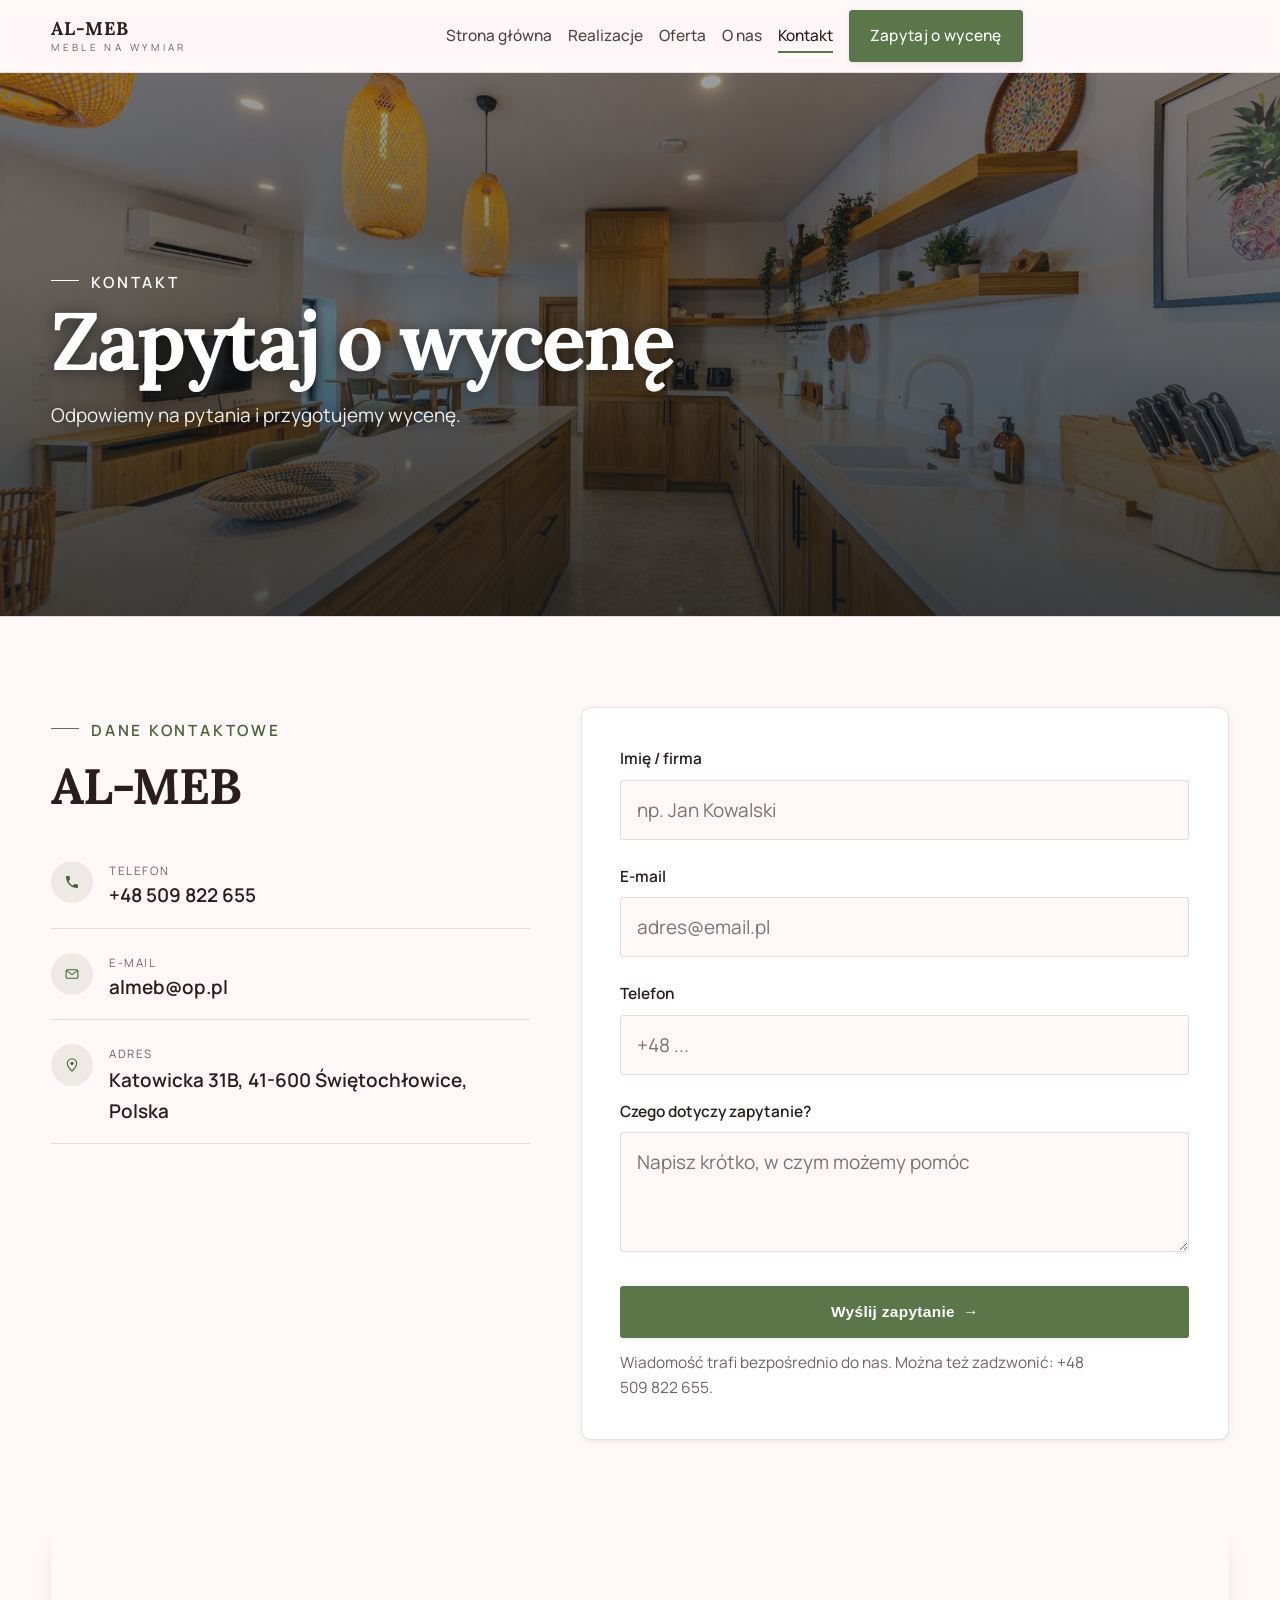
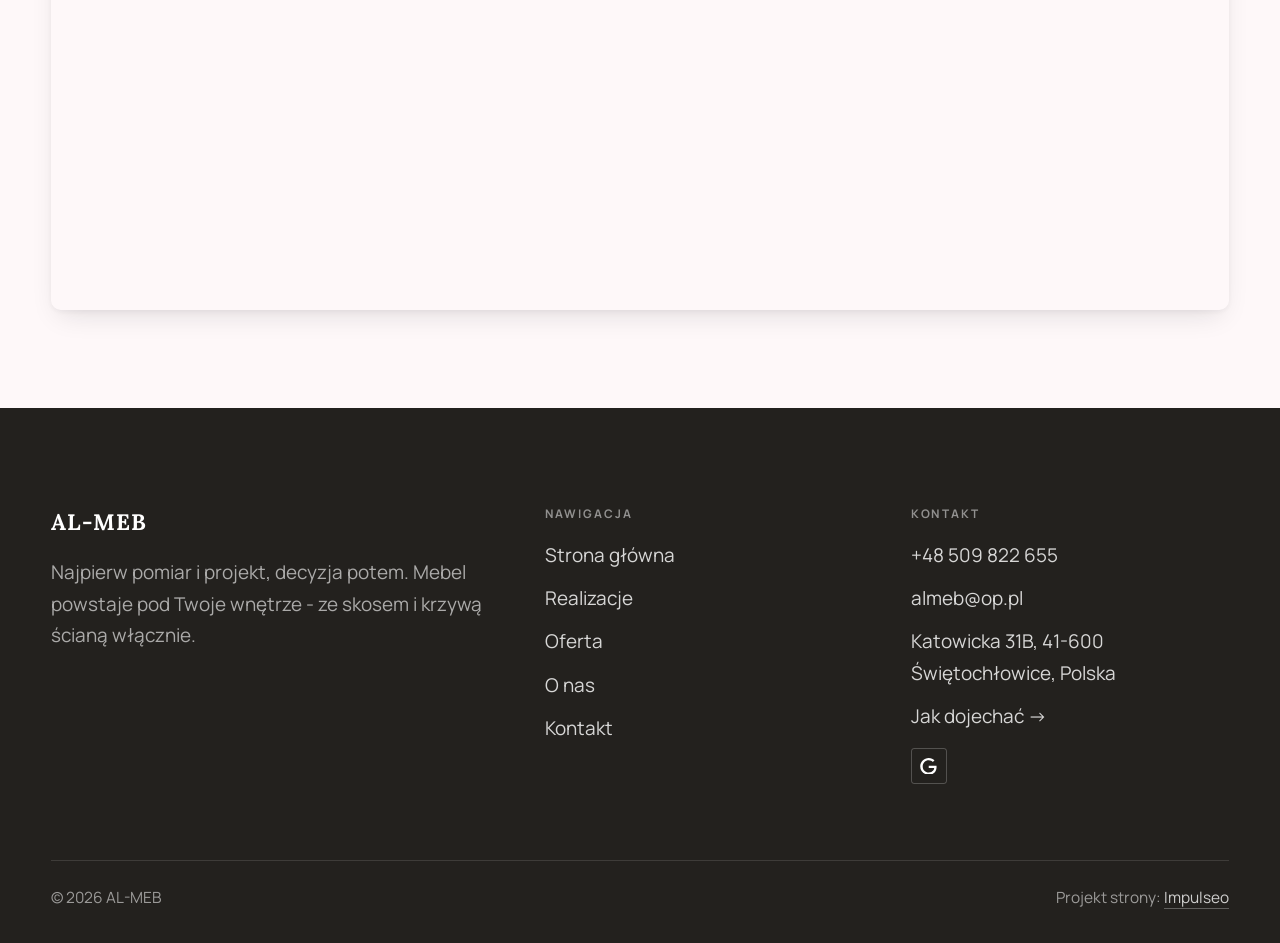
==== kontakt.html @ 1ba50274 "Strona demo: al-meb" ====
<!DOCTYPE html>
<html lang="pl">
<head>
<meta charset="UTF-8">
<meta name="viewport" content="width=device-width, initial-scale=1.0">
<title>Kontakt - AL-MEB</title>
<meta name="description" content="Kontakt AL-MEB - Katowicka 31B, 41-600 Świętochłowice, Polska">
<link rel="canonical" href="https://impulseo-pl.github.io/al-meb/kontakt.html">
<meta name="robots" content="noindex, nofollow">
<meta property="og:type" content="website">
<meta property="og:locale" content="pl_PL">
<meta property="og:site_name" content="AL-MEB">
<meta property="og:title" content="Kontakt - AL-MEB">
<meta property="og:description" content="Kontakt AL-MEB - Katowicka 31B, 41-600 Świętochłowice, Polska">
<meta property="og:url" content="https://impulseo-pl.github.io/al-meb/kontakt.html">
<meta property="og:image" content="https://impulseo-pl.github.io/al-meb/img/og.jpg">
<meta property="og:image:width" content="1200">
<meta property="og:image:height" content="630">
<meta name="twitter:card" content="summary_large_image">
<link rel="preconnect" href="https://fonts.googleapis.com">
<link rel="preconnect" href="https://fonts.gstatic.com" crossorigin>
<link href="https://fonts.googleapis.com/css2?family=Lora:wght@500;600;700&family=Manrope:wght@400;500;600&display=swap" rel="stylesheet">
<link rel="stylesheet" href="assets/styles.css?v=cf8c71d1">
</head>
<body>

<header class="nav">
  <div class="wrap nav-inner">
    <a class="brand" href="index.html"><span class="name">AL-MEB</span><span class="sub">Meble na wymiar</span></a>
    <nav class="nav-links">
      <a href="index.html">Strona główna</a>
      <a href="realizacje.html">Realizacje</a>
      <a href="oferta.html">Oferta</a>
      <a href="o-nas.html">O nas</a>
      <a href="kontakt.html" class="active" aria-current="page">Kontakt</a>
      <a href="kontakt.html" class="btn btn-accent">Zapytaj o wycenę</a>
    </nav>
    <button class="nav-toggle" aria-label="Menu"><span></span><span></span><span></span></button>
  </div>
</header>

<main>
<section class="pagehead">
  <img src="img/g8.jpg" alt="AL-MEB - Zapytaj o wycenę" width="1600" height="1066" decoding="async">
  <div class="wrap">
    <span class="eyebrow">Kontakt</span>
    <h1>Zapytaj o wycenę</h1>
    <p>Odpowiemy na pytania i przygotujemy wycenę.</p>
  </div>
</section>
<section>
  <div class="wrap contact-grid">
    <div class="reveal">
      <span class="eyebrow">Dane kontaktowe</span>
      <h2 style="margin:var(--space-4) 0 var(--space-6)">AL-MEB</h2>
      <div class="info-list">
        <div class="info-row"><div class="ic"><svg class="ico-tel" width="16" height="16" viewBox="0 0 24 24" fill="none" aria-hidden="true"><path d="M6.6 10.8a15.5 15.5 0 0 0 6.6 6.6l2.2-2.2a1 1 0 0 1 1-.24 11.4 11.4 0 0 0 3.6.58 1 1 0 0 1 1 1V20a1 1 0 0 1-1 1A17 17 0 0 1 3 4a1 1 0 0 1 1-1h3.5a1 1 0 0 1 1 1c0 1.25.2 2.46.58 3.6a1 1 0 0 1-.25 1l-2.23 2.2Z" fill="currentColor"/></svg></div><div><div class="lbl">Telefon</div><a class="val" href="tel:+48509822655">+48 509 822 655</a></div></div>
        <div class="info-row"><div class="ic"><svg class="ico-mail" width="16" height="16" viewBox="0 0 24 24" fill="none" aria-hidden="true"><rect x="3.2" y="5.5" width="17.6" height="13" rx="1.6" stroke="currentColor" stroke-width="1.6"/><path d="M4 7l8 6 8-6" stroke="currentColor" stroke-width="1.6" stroke-linecap="round" stroke-linejoin="round"/></svg></div><div><div class="lbl">E-mail</div><a class="val" href="mailto:almeb@op.pl">almeb@op.pl</a></div></div>
        <div class="info-row"><div class="ic"><svg class="ico-pin" width="16" height="16" viewBox="0 0 24 24" fill="none" aria-hidden="true"><path d="M12 21s7-6.1 7-11.5A7 7 0 0 0 5 9.5C5 14.9 12 21 12 21Z" stroke="currentColor" stroke-width="1.6" fill="none"/><circle cx="12" cy="9.5" r="2.4" fill="currentColor"/></svg></div><div><div class="lbl">Adres</div><div class="val">Katowicka 31B, 41-600 Świętochłowice, Polska</div></div></div>
      </div>
    </div>
    <div class="reveal">
      <form class="form" action="https://formsubmit.co/almeb@op.pl" method="POST">
        <input type="hidden" name="_subject" value="Zapytanie ze strony AL-MEB">
        <input type="hidden" name="_captcha" value="false">
        <input type="hidden" name="_template" value="table">
        <div class="fld"><label for="name">Imię / firma</label><input id="name" name="name" type="text" placeholder="np. Jan Kowalski" required></div>
        <div class="fld"><label for="email">E-mail</label><input id="email" name="email" type="email" placeholder="adres@email.pl" required></div>
        <div class="fld"><label for="phone">Telefon</label><input id="phone" name="phone" type="tel" placeholder="+48 ..."></div>
        <div class="fld"><label for="msg">Czego dotyczy zapytanie?</label><textarea id="msg" name="message" placeholder="Napisz krótko, w czym możemy pomóc" required></textarea></div>
        <button type="submit" class="btn btn-accent" style="width:100%;justify-content:center">Wyślij zapytanie <span class="arr">→</span></button>
        <p class="note">Wiadomość trafi bezpośrednio do nas. Można też zadzwonić: +48 509 822 655.</p>
      </form>
    </div>
  </div>
</section>
<section style="padding-top:0">
  <div class="wrap reveal">
    <iframe class="map" title="AL-MEB - Świętochłowice" src="https://maps.google.com/maps?q=50.2866875%2C18.9249042&z=15&output=embed" loading="lazy" referrerpolicy="no-referrer-when-downgrade"></iframe>
  </div>
</section>
</main>

<footer>
  <div class="wrap">
    <div class="foot-grid">
      <div class="foot-brand">
        <div class="name">AL-MEB</div>
        <p>Najpierw pomiar i projekt, decyzja potem. Mebel powstaje pod Twoje wnętrze - ze skosem i krzywą ścianą włącznie.</p>
      </div>
      <div class="foot-col">
        <h4>Nawigacja</h4>
        <a href="index.html">Strona główna</a>
        <a href="realizacje.html">Realizacje</a>
        <a href="oferta.html">Oferta</a>
        <a href="o-nas.html">O nas</a>
        <a href="kontakt.html">Kontakt</a>
      </div>
      <div class="foot-col">
        <h4>Kontakt</h4>
        <a href="tel:+48509822655">+48 509 822 655</a>
        <a href="mailto:almeb@op.pl">almeb@op.pl</a>
        <p>Katowicka 31B, 41-600 Świętochłowice, Polska</p>
        <a href="https://maps.google.com/?cid=12328491832283403657&g_mp=CiVnb29nbGUubWFwcy5wbGFjZXMudjEuUGxhY2VzLkdldFBsYWNlEAIYBCAA" target="_blank" rel="noopener">Jak dojechać →</a>
      <div class="foot-soc">
        <a class="soc" href="https://maps.google.com/?cid=12328491832283403657&g_mp=CiVnb29nbGUubWFwcy5wbGFjZXMudjEuUGxhY2VzLkdldFBsYWNlEAIYBCAA" target="_blank" rel="noopener" aria-label="Google - AL-MEB"><svg viewBox="0 0 24 24" aria-hidden="true" focusable="false"><path d="M12.48 10.92v3.28h7.84c-.24 1.84-.853 3.187-1.787 4.133-1.147 1.147-2.933 2.4-6.053 2.4-4.827 0-8.6-3.893-8.6-8.72s3.773-8.72 8.6-8.72c2.6 0 4.507 1.027 5.907 2.347l2.307-2.307C18.747 1.44 16.133 0 12.48 0 5.867 0 .307 5.387.307 12s5.56 12 12.173 12c3.573 0 6.267-1.173 8.373-3.36 2.16-2.16 2.84-5.213 2.84-7.667 0-.76-.053-1.467-.173-2.053H12.48z" fill="currentColor"/></svg></a>
      </div>
      </div>
    </div>
    <div class="foot-bot">
      <span>© 2026 AL-MEB</span>
      <span>Projekt strony: <a class="foot-credit" href="https://impulseo.pl" target="_blank" rel="noopener">Impulseo</a></span>
    </div>
  </div>
</footer>
<div class="sticky-reserve"><a class="sr-book" href="kontakt.html">Zapytaj o wycenę</a><a class="sr-call" href="tel:+48509822655" aria-label="Zadzwoń"><svg class="ico-tel" width="16" height="16" viewBox="0 0 24 24" fill="none" aria-hidden="true"><path d="M6.6 10.8a15.5 15.5 0 0 0 6.6 6.6l2.2-2.2a1 1 0 0 1 1-.24 11.4 11.4 0 0 0 3.6.58 1 1 0 0 1 1 1V20a1 1 0 0 1-1 1A17 17 0 0 1 3 4a1 1 0 0 1 1-1h3.5a1 1 0 0 1 1 1c0 1.25.2 2.46.58 3.6a1 1 0 0 1-.25 1l-2.23 2.2Z" fill="currentColor"/></svg></a></div>
<div class="demo-wazne" data-do="2026-10-27" data-cykl="3" hidden><svg class="dw-ico" width="13" height="13" viewBox="0 0 24 24" fill="none" aria-hidden="true"><circle cx="12" cy="12" r="8.6" stroke="currentColor" stroke-width="1.8"/><path d="M12 7.2V12l3.3 2" stroke="currentColor" stroke-width="1.8" stroke-linecap="round"/></svg><span class="dw-txt"></span></div>

<script src="assets/main.js"></script>
</body>
</html>
---- assets/styles.css ----
/* ============================================================
   STOLBASZ — premium, architektoniczny B2B fit-out
   Jasna paleta, zero brązu. System wg premium-web-craft.
   Projekt strony: Impulseo (impulseo.pl)
   ============================================================ */

:root{
  /* PALETA — jasna, architektoniczna, chłodna */
  --paper:#F3F1EC;          /* główne tło */
  --paper-2:#E6E3DB;        /* sekcje alternatywne (chłodny jasny szary) */
  --paper-3:#E6E3DB;        /* delikatne wypełnienia */
  --ink:#23211E;            /* tekst główny — chłodny grafit */
  --ink-soft:#43403A;       /* nagłówki drugorzędne */
  --muted:#87837A;          /* tekst poboczny */
  --line:rgba(35,33,30,.12);/* hairline */
  --accent:#8A6B3C;         /* stonowany petrol-slate — jedyny akcent */
  --accent-d:#6E5430;
  --accent-soft:rgba(138,107,60,.10);
  --dark:#23211E;           /* sekcje ciemne (stopka/CTA) */

  /* HOVER ZDJĘĆ — JEDEN standard dla całego silnika (decyzja K. 04.08.2026, artefakt z wariantami).
     AKTUALNE (K.+Szymon 09.08.2026, wybór z artefaktu 6 wariantów): zoom 1.05 przy 1.4s -
     przy tak długim czasie mocniejszy kadr NIE skacze, tylko „oddycha". Poprzedni standard
     (1.02 / .55s z 04.08) odbierany jako dynamiczny i szybki.
     Spoczynek lekko przygaszony, ale TYLKO tam, gdzie jest mysz (@media hover:hover) —
     na telefonie zdjęcia zostają w pełnej jasności. */
  --img-zoom:1.05;                   /* K.+Szymon 09.08: wariant F z artefaktu porównawczego */
  --img-rest:brightness(.95) saturate(.99);
  --img-hot:brightness(1.06) saturate(1.05);
  --img-dur:1.4s;                    /* K.+Szymon 09.08 (wariant F): powoli = elegancko */
  --img-ease:cubic-bezier(.16,.84,.44,1);  /* miękki ogon, efekt „oddychania" */

  /* ODSTĘPY — skala 4/8 */
  --space-1:4px; --space-2:8px; --space-3:12px; --space-4:16px; --space-5:24px;
  --space-6:32px; --space-7:48px; --space-8:64px; --space-9:96px; --space-10:128px;

  /* TYPOGRAFIA — fluid clamp() (skala podbita 16.07.2026: większe, czytelniejsze litery — uwaga Adama) */
  --text-sm:clamp(.9rem,.87rem + .12vw,1rem);
  --text-base:clamp(1.08rem,1.04rem + .18vw,1.2rem);
  --text-lg:clamp(1.24rem,1.15rem + .34vw,1.44rem);
  --text-h3:clamp(1.34rem,1.22rem + .55vw,1.66rem);
  --text-h2:clamp(2.1rem,1.66rem + 2.1vw,3.1rem);
  --text-h1:clamp(2.9rem,2.1rem + 4vw,5.1rem);

  /* PROMIENIE — architektoniczne, raczej ostre */
  --r-sm:3px; --r-md:6px; --r-lg:10px;

  /* RUCH */
  --ease:cubic-bezier(.25,.46,.45,.94); --dur:.24s;

  /* CIENIE — miękkie, warstwowe */
  --sh-sm:0 1px 2px rgba(16,24,32,.04), 0 2px 8px rgba(16,24,32,.05);
  --sh-md:0 2px 6px rgba(16,24,32,.05), 0 12px 28px -8px rgba(16,24,32,.12);
  --sh-lg:0 6px 14px rgba(16,24,32,.07), 0 26px 56px -18px rgba(16,24,32,.22);

  --hairline:1px solid var(--line);

  --font-display:'Lora',serif;
  --font-body:'Manrope',sans-serif;
}

*{box-sizing:border-box;margin:0;padding:0}
html{scroll-behavior:smooth}
body{
  font-family:var(--font-body);
  font-size:var(--text-base);
  line-height:1.65;
  color:var(--ink);
  background:var(--paper);
  -webkit-font-smoothing:antialiased;
  text-rendering:optimizeLegibility;
}
img{max-width:100%;height:auto;display:block}  /* height:auto = width/height z atrybutów trzyma proporcje (TOP#12) */
a{color:inherit;text-decoration:none}

.wrap{width:min(92%,1180px);margin-inline:auto}
section{padding-block:clamp(52px,6.5vw,96px)}

h1,h2,h3{font-family:var(--font-display);font-weight:700;line-height:1.08;letter-spacing:-.02em;color:var(--ink)}
h1{font-size:var(--text-h1);letter-spacing:-.035em}
h2{font-size:var(--text-h2);letter-spacing:-.025em}
h3{font-size:var(--text-h3)}
/* MIARA — długość wiersza. WCAG 2.2 SC 1.4.8: max 80 znaków; Butterick: 45–90.
   68ch daje realnie 72–78 znaków polskiego tekstu, czyli z zapasem pod granicą.
   Wcześniej limit miał TYLKO <p> — <li>, <blockquote> i <dd> nie miały żadnego,
   i to jedyny powód, dla którego 23 bloki na dwóch oddanych stronach jadą po
   83–106 znaków w wierszu (pomiar 07.08.2026, bramka `miara`).
   ⚠️ Listy i definicje ograniczamy TYLKO bez klasy: `ul`/`ol` z klasą to u nas
   układ (siatki kafli, menu), a nie tekst ciągły — tam miarę wyznacza układ. */
/* 60ch, nie 68ch (K. 10.08): po zmianie fontów na węższe kroje (DM Sans i spółka)
   w 68ch mieściło się ~90 znaków - bramka pikselowa słusznie zgłaszała przekroczenie
   granicy 80. Pomiar na żywej przeglądarce: 60ch = 90 znaków, 53ch = ~78 znaków, czyli normę WCAG 1.4.8. */
:root{ --miara:53ch }
p{max-width:min(100%,var(--miara))}
blockquote,
ul:not([class])>li, ol:not([class])>li,
dl:not([class])>dd{max-width:min(100%,var(--miara))}

/* ⚠️ Świadomie BEZ wyjątku `.tile p,.card p,.svc p{max-width:none}`, choć nasuwa się sam:
   te akapity BYŁY już ograniczone (stare `p{max-width:65ch}`), więc „wyjątek" nie odblokowałby
   niczego nowego — tylko ROZLUŹNIŁ stan sprzed zmiany na wszystkich demach naraz.
   `figcaption` żadna z reguł wyżej nie dotyczy, więc też nie potrzebuje zwolnienia. */

/* ŁAMANIE. `balance` wyrównuje długości wierszy w nagłówku, `pretty` pilnuje ostatniego
   wiersza akapitu, żeby nie został w nim jeden wyraz. Obsługiwane od Chrome 117 /
   Safari 17.5; starsze przeglądarki po prostu ignorują tę własność.
   `text-wrap:pretty` nie występowało dotąd ANI RAZ w silniku ani w repo klientów. */
h1,h2,h3,.lead,.lede{text-wrap:balance}
p,li,blockquote,dd{text-wrap:pretty}

.eyebrow{
  font-family:var(--font-body);
  font-size:var(--text-sm);
  font-weight:600;
  letter-spacing:.18em;
  text-transform:uppercase;
  color:var(--accent);
  display:inline-flex;align-items:center;gap:var(--space-3);
}
/* flex:none + margin-top = kreska trzyma się PIERWSZEJ linii. Wcześniej align-items:center
   centrowało ją względem całego bloku i przy zawinięciu (długi kicker typu
   „…WNĘTRZ · LESZNO · OD 2019") druga linia lądowała z brzydkim wcięciem. */
.eyebrow{align-items:flex-start}
.eyebrow>*,.eyebrow{text-wrap:balance}   /* dlugi kicker lamal sie na sierote typu samo „2019" w drugiej linii */
.eyebrow::before{content:"";width:28px;height:1px;background:var(--accent);display:inline-block;flex:none;margin-top:.62em}

.muted{color:var(--muted)}
.lead{font-size:var(--text-lg);line-height:1.55;color:var(--ink-soft);max-width:50ch}

/* ---------- BUTTONS ---------- */
.btn{
  display:inline-flex;align-items:center;gap:var(--space-2);
  font-weight:600;font-size:var(--text-sm);letter-spacing:.02em;
  padding:var(--space-4) var(--space-6);
  border-radius:var(--r-sm);
  transition:transform var(--dur) var(--ease),box-shadow var(--dur) var(--ease),background var(--dur) var(--ease);
  cursor:pointer;border:1px solid transparent;
}
.btn-accent{background:var(--accent);color:#fff;box-shadow:var(--sh-sm)}
.btn-accent:hover{background:var(--accent-d);transform:translateY(-2px);box-shadow:var(--sh-md)}
.btn-accent:active{transform:translateY(0);box-shadow:var(--sh-sm)}
.btn-ghost{background:transparent;color:var(--ink);border-color:var(--line)}
.btn-ghost:hover{border-color:var(--accent);color:var(--accent);transform:translateY(-2px)}
.btn-light{background:#fff;color:var(--ink);box-shadow:var(--sh-sm)}
.btn-light:hover{transform:translateY(-2px);box-shadow:var(--sh-md)}
.btn .arr{transition:transform var(--dur) var(--ease)}
.btn:hover .arr{transform:translateX(4px)}

/* ---------- NAV ---------- */
.nav{
  position:sticky;top:0;z-index:50;
  background:color-mix(in srgb,var(--paper) 88%,transparent);
  backdrop-filter:saturate(140%) blur(10px);
  border-bottom:var(--hairline);
}
.nav-inner{display:flex;align-items:center;justify-content:space-between;gap:var(--space-5);height:72px}
/* ANTY-NACHODZENIE (K. 05.08.2026): długa nazwa firmy + przycisk z pełnym numerem nie mieściły się w pasku
   i flex ściskał linki PONIŻEJ ich treści - "Kontakt" wchodził na ramkę "Zadzwoń +48 ...". Teraz ustępuje
   nazwa marki (skrót wielokropkiem), a menu i przycisk nigdy się nie kurczą ani nie zachodzą na siebie. */
.brand{display:flex;flex-direction:column;line-height:1;min-width:0;flex:0 1 auto}
.brand .name{font-family:var(--font-display);font-weight:800;font-size:1.35rem;letter-spacing:.04em;white-space:nowrap;overflow:hidden;text-overflow:ellipsis}
.brand .sub{font-size:.62rem;letter-spacing:.34em;text-transform:uppercase;color:var(--muted);margin-top:5px;white-space:nowrap;overflow:hidden;text-overflow:ellipsis}
.nav-links{display:flex;align-items:center;gap:var(--space-6);flex:0 0 auto}
.nav-links a{font-size:var(--text-sm);font-weight:500;color:var(--ink-soft);position:relative;padding-block:4px;white-space:nowrap;transition:color var(--dur) var(--ease)}
.nav-links a::after{content:"";position:absolute;left:0;bottom:0;width:0;height:1.5px;background:var(--accent);transition:width var(--dur) var(--ease)}
.nav-links a:hover,.nav-links a.active{color:var(--ink)}
.nav-links a:hover::after,.nav-links a.active::after{width:100%}
.nav-links .btn{padding:var(--space-2) var(--space-5)}
/* przyciski w nav: właściwy kolor (przebij .nav-links a) + bez podkreślenia */
.nav-links a.btn-accent{color:#fff}
.nav-links a.btn-ghost,.nav-links a.btn-light{color:var(--ink)}
/* CTA w pasku: NIE podkreślenie spod linków menu, ale ten sam przelatujący błysk,
   co na wszystkich innych przyciskach (zgłoszenie K. 13.08.2026 - „na hero jest efekt
   światła przechodzącego przez przycisk, na navbarze go nie ma, a mają być identyczne").
   Reguła `.nav-links a::after` jest silniejsza od `.btn::after`, więc trzeba jej
   geometrię wyzerować i wpisać połysk z nazwy - samo `display:none` gasiło efekt. */
.nav-links a.btn::after{
  display:block;content:"";position:absolute;inset:0;z-index:-1;pointer-events:none;
  width:auto;height:auto;border-radius:inherit;   /* kasuje geometrię podkreślenia (width:0;height:1.5px) */
  background:linear-gradient(100deg,transparent 32%,rgba(255,255,255,.20) 50%,transparent 68%);
  translate:-120% 0}
@media (prefers-reduced-motion:no-preference){
  .nav-links a.btn:hover::after{translate:120% 0;transition:translate .75s var(--mt-ease,cubic-bezier(.16,.84,.44,1))}
}
.nav-toggle{display:none;background:none;border:none;cursor:pointer;flex-direction:column;gap:5px;padding:8px}
.nav-toggle span{width:24px;height:2px;background:var(--ink);transition:var(--dur)}
/* Ciasny zakres MIĘDZY menu mobilnym a pełnym pulpitem: zbijamy odstępy i nazwę marki,
   żeby wszystko zmieściło się naturalnie, zanim w ogóle dojdzie do skracania wielokropkiem. */
@media(max-width:1280px) and (min-width:921px){
  .nav-links{gap:var(--space-4)}
  .nav-links .btn{padding:var(--space-2) var(--space-4)}
  .brand .name{font-size:1.15rem}
}

/* ---------- HERO (split) ---------- */
.hero{position:relative;overflow:hidden;border-bottom:var(--hairline)}
.hero-grid{display:grid;grid-template-columns:1.05fr .95fr;gap:clamp(24px,4vw,60px);align-items:center;
  padding-block:clamp(36px,4.5vw,64px)}
.hero-copy .eyebrow{margin-bottom:var(--space-5)}
.hero-copy h1{margin-bottom:var(--space-5)}
.hero-copy .lead{margin-bottom:var(--space-7)}
.hero-actions{display:flex;flex-wrap:wrap;gap:var(--space-4)}
.hero-art{position:relative;aspect-ratio:4/3;border-radius:var(--r-lg);overflow:hidden;box-shadow:var(--sh-lg)}
.hero-art img{width:100%;height:100%;object-fit:cover}
.hero-art::after{content:"";position:absolute;inset:0;background:linear-gradient(180deg,transparent 55%,rgba(18,24,28,.28))}
.hero-badge{position:absolute;left:var(--space-5);bottom:var(--space-5);z-index:2;
  background:rgba(252,252,251,.94);backdrop-filter:blur(4px);
  border-radius:var(--r-md);padding:var(--space-4) var(--space-5);box-shadow:var(--sh-md);max-width:78%}
.hero-badge strong{display:block;font-family:var(--font-display);font-size:1rem;letter-spacing:-.01em}
.hero-badge span{font-size:var(--text-sm);color:var(--muted)}

/* ---------- HERO duży / kinowy (strona główna) ---------- */
.hero-cine{position:relative;min-height:clamp(560px,82vh,840px);min-height:clamp(560px,82svh,840px);display:flex;align-items:center;overflow:hidden;border-bottom:var(--hairline)}
.hero-cine>img{position:absolute;inset:0;width:100%;height:100%;object-fit:cover;z-index:0}
.hero-cine::after{content:"";position:absolute;inset:0;z-index:1;
  background:linear-gradient(95deg,rgba(13,18,23,.86) 0%,rgba(13,18,23,.64) 32%,rgba(13,18,23,.24) 62%,rgba(13,18,23,.04) 100%)}
.hero-cine .wrap{position:relative;z-index:2;padding-block:var(--space-8)}
.hero-cine .hero-copy{max-width:660px}
.hero-cine .eyebrow{color:#fff;margin-bottom:var(--space-5)}
.hero-cine .eyebrow::before{background:#fff}
.hero-cine h1{color:#fff;margin-bottom:var(--space-5);font-size:clamp(2.9rem,2rem + 4.4vw,5.2rem);text-wrap:balance}
.hero-cine .lead{color:rgba(255,255,255,.92);max-width:48ch;margin-bottom:var(--space-7)}
.hero-cine .hero-actions{display:flex;flex-wrap:wrap;gap:var(--space-4)}
/* NISKIE OKNO (laptop z dokiem i paskami przeglądarki ma ~700-780 px wysokości widoku):
   H1 do 5.2rem + długi lead nie mieściły się i przyciski wypadały POD krawędź ekranu -
   klient widział stronę bez ani jednego CTA. Skalujemy w dół, zamiast przycinać treść. */
@media(min-width:821px) and (max-height:820px){
  .hero-cine{min-height:clamp(520px,94svh,780px)}
  .hero-cine .wrap{padding-block:var(--space-6)}
  .hero-cine h1{font-size:clamp(2.2rem,1.5rem + 2.6vw,3.6rem);margin-bottom:var(--space-4)}
  .hero-cine .eyebrow{margin-bottom:var(--space-4)}
  .hero-cine .lead{margin-bottom:var(--space-5);max-width:44ch}
}
@media(max-width:680px){
  .hero-cine{min-height:clamp(520px,76vh,640px);min-height:clamp(520px,76svh,640px);align-items:flex-end}
  .hero-cine::after{background:linear-gradient(0deg,rgba(13,18,23,.9) 6%,rgba(13,18,23,.45) 55%,rgba(13,18,23,.25) 100%)}
  .hero-cine .wrap{padding-bottom:var(--space-9)}
  /* TELEFON (~90% oglądających): lead potrafił zająć 8 linii i zepchnąć CTA poza pierwszy ekran.
     Zwężamy interlinię i skalę - treści nie ucinamy, bo to ona sprzedaje. */
  .hero-cine .lead{font-size:.98rem;line-height:1.5;margin-bottom:var(--space-5)}
  .hero-cine .eyebrow{font-size:.72rem;letter-spacing:.13em;margin-bottom:var(--space-4)}
  .hero-cine .eyebrow::before{width:20px}
  .hero-cine h1{margin-bottom:var(--space-4)}
}

/* full-bleed hero variant (podstrony) */
.pagehead{position:relative;min-height:46vh;min-height:46svh;display:flex;align-items:flex-end;overflow:hidden;border-bottom:var(--hairline)}
.pagehead img{position:absolute;inset:0;width:100%;height:100%;object-fit:cover}
/* 10.08.2026 (decyzja K.): mocniejsze przyciemnienie + cień pod tekstem. Bramka mierzyła na
   nagłówkach podstron 3,38-3,43:1 przy wymaganych 4,5 — jasne zdjęcie (hala, śnieg, niebo)
   podchodziło pod biały tekst. Zdjęcia klientów są różne, więc kontrast musi dawać WARSTWA,
   a nie szczęśliwy dobór kadru. */
.pagehead::after{content:"";position:absolute;inset:0;background:linear-gradient(180deg,rgba(18,24,28,.40),rgba(18,24,28,.76))}
.pagehead .wrap{position:relative;z-index:2;padding-block:var(--space-9);color:#fff}
.pagehead h1{color:#fff;max-width:18ch;text-shadow:0 2px 16px rgba(0,0,0,.55)}
.pagehead .eyebrow{color:#fff}
.pagehead .eyebrow::before{background:#fff}
.pagehead p{color:rgba(255,255,255,.92);margin-top:var(--space-4);max-width:54ch;text-shadow:0 1px 12px rgba(0,0,0,.5)}

/* ---------- STRIP (pasek skrótów / liczby) ---------- */
.strip{background:var(--dark);color:#fff}
/* PASEK HASEŁ — standard 04.08.2026 (decyzja K.): 5 haseł w JEDNYM rzędzie, tekst WYŚRODKOWANY,
   węższe marginesy boczne niż reszta strony (pasek ma iść szerzej), równe wysokości kolumn. */
.strip .wrap{width:min(96%,1440px);display:grid;grid-template-columns:repeat(5,1fr);
  gap:var(--space-5);padding-block:var(--space-7);align-items:stretch}
.strip .item .k{font-family:var(--font-display);font-size:clamp(1.05rem,.82rem + .85vw,1.55rem);
  font-weight:800;letter-spacing:-.02em;color:#fff;line-height:1.18;text-wrap:balance}
.strip .item .v{font-size:var(--text-sm);color:rgba(255,255,255,.66);margin-top:var(--space-2);line-height:1.4}
.strip .item{border-left:2px solid var(--accent);padding-inline:var(--space-4);
  text-align:center;display:flex;flex-direction:column;justify-content:center}
/* liczba kolumn = liczba haseł, żeby ostatnie nie zostawało samo w drugim rzędzie.
   Klasę n-N nadaje multipage.py; domyślnie (bez klasy) pasek jest 5-kolumnowy. */
.strip.n-2 .wrap{grid-template-columns:repeat(2,1fr)}
.strip.n-3 .wrap{grid-template-columns:repeat(3,1fr)}
.strip.n-4 .wrap{grid-template-columns:repeat(4,1fr);gap:var(--space-6)}
.strip.n-4 .item .k{font-size:clamp(1.3rem,1rem + 1.1vw,2rem)}
.strip.n-6 .wrap{grid-template-columns:repeat(6,1fr);gap:var(--space-4)}
.strip.n-6 .item .k{font-size:clamp(.98rem,.8rem + .7vw,1.35rem)}
/* równe łamanie: zamiast "długa linia + jedno słowo" obie linie zbliżonej długości */
.strip .item .k{text-wrap:balance}

/* ---------- SECTION HEAD ---------- */
.head{max-width:48rem;margin-bottom:var(--space-8)}
.head.center{margin-inline:auto;text-align:center}
.head .eyebrow{margin-bottom:var(--space-4)}
.head h2{margin-bottom:var(--space-4)}
.head p{color:var(--muted);font-size:var(--text-lg);line-height:1.55}
.head.center p{margin-inline:auto}

/* ---------- INTRO SPLIT ---------- */
.split{display:grid;grid-template-columns:.92fr 1.08fr;gap:clamp(28px,5vw,80px);align-items:center}
.split.rev{grid-template-columns:1.08fr .92fr}
.split.rev .split-art{order:-1}
.split-art{position:relative;aspect-ratio:5/4;border-radius:var(--r-lg);overflow:hidden;box-shadow:var(--sh-lg)}
.split-art img{width:100%;height:100%;object-fit:cover}
.split-copy h2{margin-bottom:var(--space-5)}
.split-copy p+p{margin-top:var(--space-4)}
.split-copy .btn{margin-top:var(--space-6)}

/* ---------- SERVICES (zakres) ---------- */
.svc-grid{display:grid;grid-template-columns:repeat(auto-fit,minmax(280px,1fr));gap:var(--space-5)}
.svc{background:#fff;border:var(--hairline);border-radius:var(--r-md);padding:var(--space-7) var(--space-6);
  transition:transform var(--dur) var(--ease),box-shadow var(--dur) var(--ease),border-color var(--dur) var(--ease);
  position:relative;overflow:hidden}
.svc::before{content:"";position:absolute;left:0;top:0;width:3px;height:0;background:var(--accent);transition:height var(--dur) var(--ease)}
.svc:hover{transform:translateY(-4px);box-shadow:var(--sh-md);border-color:transparent}
.svc:hover::before{height:100%}
.svc .ic{font-family:var(--font-display);font-size:.8rem;font-weight:700;letter-spacing:.12em;color:var(--accent);margin-bottom:var(--space-4)}
.svc h3{margin-bottom:var(--space-3);font-size:1.22rem}
.svc p{color:var(--muted);font-size:var(--text-base);line-height:1.6}

/* big detailed service rows */
.svc-row{display:grid;grid-template-columns:.8fr 1.2fr;gap:clamp(20px,4vw,60px);align-items:center;padding-block:var(--space-8)}
.svc-row+.svc-row{border-top:var(--hairline)}
.svc-row.rev{grid-template-columns:1.2fr .8fr}
/* Naprzemienny układ wierszy oferty: co drugi wiersz ma zdjęcie po PRAWEJ.
   Było `order:-1` — martwy kod, bo zdjęcie i tak jest pierwszym dzieckiem w HTML,
   więc wszystkie wiersze wyglądały identycznie (zdjęcie zawsze z lewej), a `rev`
   zmieniało tylko szerokość kolumn. Znalezione 29.07.2026 przy różnicowaniu kierunków
   animacji (pomiar pozycji: art.mid 390/502 przy row.mid 756 — zawsze lewa strona). */
.svc-row.rev .svc-row-art{order:2}
.svc-row-art{aspect-ratio:4/3;border-radius:var(--r-md);overflow:hidden;box-shadow:var(--sh-md)}
.svc-row-art img{width:100%;height:100%;object-fit:cover}
.svc-row h3{font-size:1.5rem;margin-bottom:var(--space-4)}
.svc-row .num{font-family:var(--font-display);font-size:.85rem;font-weight:700;letter-spacing:.14em;color:var(--accent);display:block;margin-bottom:var(--space-3)}
.svc-row ul{list-style:none;margin-top:var(--space-4);display:flex;flex-direction:column;gap:var(--space-2)}
.svc-row li{position:relative;padding-left:var(--space-5);color:var(--muted);font-size:var(--text-base)}
.svc-row li::before{content:"";position:absolute;left:0;top:.62em;width:8px;height:1px;background:var(--accent)}

/* ---------- GALLERY (realizacje) ---------- */
.gallery{display:grid;grid-template-columns:repeat(12,1fr);gap:var(--space-4);grid-auto-rows:200px}
/* GALERIA MASONRY — pionowe zdjęcia (portrety beauty/wellness) bez przycinania: kolumny, height auto */
.gallery-masonry{column-count:3;column-gap:var(--space-4)}
@media(max-width:900px){.gallery-masonry{column-count:2}}
@media(max-width:560px){.gallery-masonry{column-count:1}}
.gallery-masonry .m-tile{break-inside:avoid;margin:0 0 var(--space-4);padding:0;position:relative;overflow:hidden;border-radius:var(--r-md);border:1px solid var(--line)}
.gallery-masonry .m-tile img{width:100%;height:auto;display:block}
.gallery-masonry .m-tile .cap{position:absolute;left:0;right:0;bottom:0;padding:var(--space-4);color:#fff;background:linear-gradient(0deg,rgba(0,0,0,.55),transparent);font-size:var(--text-sm)}
.gallery-masonry .m-tile .cap small{display:block;font-weight:400;opacity:.78;letter-spacing:.04em;text-transform:uppercase;font-size:.66rem;margin-top:3px}
.tile{position:relative;overflow:hidden;border-radius:var(--r-md);box-shadow:var(--sh-sm);
  transition:transform var(--dur) var(--ease),box-shadow var(--dur) var(--ease)}
.tile img{width:100%;height:100%;object-fit:cover;
  transition:transform var(--img-dur) var(--img-ease),filter var(--img-dur) var(--img-ease)}
.tile:hover{box-shadow:var(--sh-md)}
.tile .cap{position:absolute;left:0;right:0;bottom:0;padding:var(--space-5) var(--space-4) var(--space-4);
  /* mocniejszy spad + cien pod tekstem: na JASNYCH zdjeciach klienta (biale fronty, sciany)
     slaby gradient dawal kontrast ~1.5:1 zamiast wymaganych 3.6:1 (bramka wygladu, 10.08.2026) */
  background:linear-gradient(transparent 10%,rgba(18,24,28,.55) 40%,rgba(18,24,28,.88) 68%,rgba(18,24,28,.99));color:#fff;
  text-shadow:0 1px 2px rgba(0,0,0,.85),0 2px 10px rgba(0,0,0,.55);
  font-size:var(--text-sm);font-weight:600;letter-spacing:.01em;
  opacity:0;transform:translateY(8px);transition:var(--dur) var(--ease)}
.tile:hover .cap{opacity:1;transform:translateY(0)}
.tile .cap small{display:block;font-weight:400;opacity:.78;letter-spacing:.04em;text-transform:uppercase;font-size:.66rem;margin-top:3px}
/* bento spans */
.t-wide{grid-column:span 6}
.t-tall{grid-column:span 6;grid-row:span 2}
.t-std{grid-column:span 6}
.t-third{grid-column:span 4}
.t-two3{grid-column:span 8}

/* ---------- TRUST / WIARYGODNOŚĆ ---------- */
.trust{background:var(--paper-2)}
.trust-grid{display:grid;grid-template-columns:repeat(auto-fit,minmax(240px,1fr));gap:var(--space-5);margin-top:var(--space-7)}
.trust-card{background:#fff;border-radius:var(--r-md);padding:var(--space-7) var(--space-6);box-shadow:var(--sh-sm);border-top:3px solid var(--accent)}
.trust-card .big{font-family:var(--font-display);font-size:clamp(1.8rem,1.3rem + 1.6vw,2.6rem);font-weight:800;letter-spacing:-.02em;color:var(--ink);line-height:1}
.trust-card h3{font-size:1.12rem;margin:var(--space-3) 0 var(--space-2)}
.trust-card p{color:var(--muted);font-size:var(--text-base);line-height:1.55}

/* ---------- CTA band ---------- */
.cta{background:var(--dark);color:#fff;position:relative;overflow:hidden}
/* telefon w CTA: na ciemnym tle biały (domyślnie), rodziny z JASNYM tłem CTA
   nadpisują to u siebie - wcześniej kolor siedział w stylu inline i wygrywał z rodziną. */
.cta .btn-ghost-cta{color:#fff;border-color:rgba(255,255,255,.3)}
.cta .wrap{display:grid;grid-template-columns:1.4fr .6fr;gap:var(--space-7);align-items:center;position:relative;z-index:2}
.cta h2{color:#fff;max-width:20ch}
.cta p{color:rgba(255,255,255,.74);margin-top:var(--space-4)}
.cta-actions{display:flex;flex-direction:column;gap:var(--space-3);align-items:flex-start}
.cta::before{content:"";position:absolute;right:-80px;top:-80px;width:360px;height:360px;border-radius:50%;
  background:radial-gradient(circle,var(--accent-soft),transparent 70%)}

/* ---------- CONTACT ---------- */
.contact-grid{display:grid;grid-template-columns:.85fr 1.15fr;gap:clamp(28px,4vw,56px);align-items:start}
.info-list{display:flex;flex-direction:column;gap:var(--space-2)}
.info-row{display:flex;gap:var(--space-4);align-items:flex-start;padding-block:var(--space-4);border-bottom:var(--hairline)}
.info-row .ic{flex:none;width:42px;height:42px;display:grid;place-items:center;border-radius:50%;
  background:var(--accent-soft);color:var(--accent);font-size:1.05rem}
.info-row .lbl{font-size:.72rem;letter-spacing:.14em;text-transform:uppercase;color:var(--muted)}
.info-row .val{font-weight:600;font-size:var(--text-base);margin-top:2px}
.info-row a.val:hover{color:var(--accent)}
.map{border:none;border-radius:var(--r-lg);box-shadow:var(--sh-md);width:100%;height:100%;min-height:380px;filter:grayscale(.2) contrast(1.02)}
.form{background:#fff;border:var(--hairline);border-radius:var(--r-lg);padding:clamp(24px,3vw,40px);box-shadow:var(--sh-sm)}
.form .fld{margin-bottom:var(--space-5)}
.form label{display:block;font-size:var(--text-sm);font-weight:600;margin-bottom:var(--space-2)}
.form input,.form textarea{width:100%;font-family:inherit;font-size:var(--text-base);color:var(--ink);
  padding:var(--space-4);border:var(--hairline);border-radius:var(--r-sm);background:var(--paper);transition:border-color var(--dur)}
.form input:focus,.form textarea:focus{outline:none;border-color:var(--accent);background:#fff}
.form textarea{resize:vertical;min-height:120px}
.form .note{font-size:var(--text-sm);color:var(--muted);margin-top:var(--space-3)}

/* ---------- FOOTER ---------- */
footer{background:var(--dark);color:#fff;padding-block:var(--space-9) var(--space-6)}
.foot-grid{display:grid;grid-template-columns:1.4fr 1fr 1fr;gap:var(--space-7);margin-bottom:var(--space-8)}
.foot-brand .name{font-family:var(--font-display);font-weight:800;font-size:1.4rem;letter-spacing:.04em}
.foot-brand p{color:rgba(255,255,255,.62);margin-top:var(--space-4);font-size:var(--text-base);max-width:38ch}
.foot-col h4{font-size:.74rem;letter-spacing:.16em;text-transform:uppercase;color:rgba(255,255,255,.5);margin-bottom:var(--space-4)}
.foot-col a,.foot-col p{display:block;color:rgba(255,255,255,.82);font-size:var(--text-base);margin-bottom:var(--space-3)}
.foot-col a:hover{color:#fff}
.foot-bot{border-top:1px solid rgba(255,255,255,.12);padding-top:var(--space-5);display:flex;justify-content:space-between;flex-wrap:wrap;gap:var(--space-3);
  font-size:var(--text-sm);color:rgba(255,255,255,.55)}
.foot-bot a:hover{color:#fff}
/* Podpis w stopce = klikalny link do impulseo.pl (31.07.2026). Ma być WIDOCZNIE klikalny,
   ale nie krzyczeć - stąd sam kolor jaśniejszy + delikatne podkreślenie na najeździe. */
.foot-bot a.foot-credit{color:rgba(255,255,255,.78);text-decoration:none;border-bottom:1px solid rgba(255,255,255,.28)}
.foot-bot a.foot-credit:hover{color:#fff;border-bottom-color:#fff}

/* ---------- REVEAL ---------- */
.reveal{opacity:0;transform:translateY(22px);transition:opacity .6s var(--ease),transform .6s var(--ease)}
.reveal.in{opacity:1;transform:none}

/* ---------- RESPONSIVE ---------- */
@media(max-width:920px){
  .hero-grid,.split,.split.rev,.svc-row,.svc-row.rev,.cta .wrap,.contact-grid,.foot-grid{grid-template-columns:1fr}
  .split.rev .split-art,.svc-row.rev .svc-row-art{order:0}
  .hero-art{aspect-ratio:16/10;max-height:420px}
  .strip .wrap,.strip.n-2 .wrap,.strip.n-3 .wrap,.strip.n-4 .wrap,.strip.n-6 .wrap{grid-template-columns:repeat(2,1fr);gap:var(--space-6)}
  .strip .item .k,.strip.n-6 .item .k{font-size:clamp(1.3rem,1.1rem + 1vw,2rem)}
  .gallery{grid-auto-rows:180px}
  .t-wide,.t-tall,.t-std,.t-third,.t-two3{grid-column:span 6}
  .t-tall{grid-row:span 1}
  .cta-actions{flex-direction:row;flex-wrap:wrap}
  .foot-grid{gap:var(--space-6)}
}
@media(max-width:680px){
  .nav-links{position:fixed;inset:72px 0 auto 0;background:var(--paper);flex-direction:column;align-items:stretch;
    gap:0;padding:var(--space-4) 6%;border-bottom:var(--hairline);box-shadow:var(--sh-md);
    transform:translateY(-120%);transition:transform var(--dur) var(--ease)}
  .nav-links.open{transform:translateY(0)}
  .nav-links a{padding-block:var(--space-4);border-bottom:var(--hairline)}
  .nav-links .btn{margin-top:var(--space-3);justify-content:center}
  .nav-toggle{display:flex}
  .strip .wrap,.strip.n-2 .wrap,.strip.n-3 .wrap,.strip.n-4 .wrap,.strip.n-6 .wrap{grid-template-columns:1fr}
  .gallery{grid-template-columns:repeat(6,1fr)}
  .foot-grid{grid-template-columns:1fr}
}
@media(prefers-reduced-motion:reduce){
  /* audyt 09.08 TOP#14: samo skrócenie duration przy animacji INFINITE = stroboskop
     (pętla .01ms miga ekranem); iteration-count:1 gasi pętlę naprawdę. Pseudoelementy
     też - tła hero (gastro/studio) animują ::before/img, blanket na * ich nie łapał. */
  *,*::before,*::after{animation-duration:.01ms!important;animation-iteration-count:1!important;animation-delay:0s!important;transition:none!important}
  .reveal{opacity:1!important;transform:none!important}
  html{scroll-behavior:auto}
}

/* ============================================================
   PREMIUM LAYER — destylat deep-researchu branż (anty-AI, spokój).
   Zmienne STOLBASZ (--accent/--ink/--paper/--line/--dark). Ruch ledwo
   zauważalny, krzywa cubic-bezier(.16,.84,.44,1); prefers-reduced-motion
   pokryte blanketem wyżej. Karty hairline zamiast cieni = #1 sygnał „nie-AI".
   ============================================================ */

/* więcej oddechu między sekcjami (liderzy: 110-130px) */
section{padding-block:clamp(64px,8vw,128px)}

/* 1) Aksamitny reveal — dłuższa, miękka krzywa zamiast „skoku" */
.reveal{transition:opacity .9s cubic-bezier(.16,.84,.44,1),transform .9s cubic-bezier(.16,.84,.44,1);will-change:opacity,transform}
/* stagger TYLKO w galerii (tam pozycja = porządek dzieci) */
.gallery .reveal:nth-child(2){transition-delay:.07s}
.gallery .reveal:nth-child(3){transition-delay:.14s}
.gallery .reveal:nth-child(4){transition-delay:.21s}
.gallery .reveal:nth-child(5){transition-delay:.28s}
.gallery .reveal:nth-child(6){transition-delay:.35s}

/* 2) Hero STATYCZNY na .hero-cine — Ken Burns CAŁKIEM WYŁĄCZONY 26.06 (3. zgłoszenie Szymona).
   GENEZA: animowanie scale na <img> hero z teksturami (cegły/framugi) re-samplinguje obraz
   klatka po klatce → na części ekranów drobne drganie/shimmer = „heroshot się trzęsie".
   translateY usunięto wcześniej, scale-only + will-change/GPU NIE wystarczyły do GWARANCJI gładkości.
   Krzysztof zażądał pewności („make sure, że błąd się nie pojawi") > efekt. Zero animacji = 0% drgania.
   Delikatny zoom zostaje TYLKO w pełnoekranowych hero gastro/studio (hg-bg/hs-bg — tło, inny
   mechanizm, chwalone, nigdy nie zgłaszane). NIE wracać do KB na .hero-cine bez realnego testu
   na sprzęcie klienta — to ryzyko regresji „trzęsienia”. */
/* BEZPIECZNY "wow" na hero = jednorazowy FADE-IN (opacity), nie zoom.
   opacity nie dotyka bitmapy → gładkie na KAŻDYM zdjęciu/ekranie/GPU, zero ryzyka migotania.
   Geometryczny ruch (scale/translate) na .hero-cine jest ZAKAZANY (bramka pilnuje). */
@keyframes heroFade{from{opacity:0}to{opacity:1}}
.hero-cine>img{transform:none;animation:heroFade 1.1s ease-out both}

/* 3) Akcentowy hairline pod nagłówkiem sekcji, który „rysuje się" przy wejściu */
.head h2{position:relative;padding-bottom:18px}
.head h2::after{content:"";position:absolute;left:0;bottom:0;height:1px;width:0;background:var(--accent);transition:width 1s cubic-bezier(.16,.84,.44,1) .15s}
.head.center h2::after{left:50%;transform:translateX(-50%)}
.head.reveal.in h2::after,.head.center.reveal.in h2::after{width:54px}

/* 4) Karty HAIRLINE zamiast cieni/zaokrągleń (najmocniejszy anty-AI detal) */
.svc{background:transparent;border:1px solid var(--line);border-radius:var(--r-sm);box-shadow:none}
.svc:hover{box-shadow:none;border-color:var(--accent);transform:translateY(-3px)}
.trust-card{background:transparent;box-shadow:none;border:1px solid var(--line);border-top:2px solid var(--accent);border-radius:var(--r-sm)}
.tile{box-shadow:none;border-radius:var(--r-sm)}
.tile:hover{box-shadow:none}

/* 5) Sticky-nav kondensuje się po przewinięciu (sygnał dopracowania) */
.nav{transition:box-shadow .4s ease,background .4s ease}
.nav.is-stuck{box-shadow:0 1px 0 var(--line),0 14px 30px -24px rgba(0,0,0,.45)}
.nav-inner{transition:height .35s var(--ease)}
.nav.is-stuck .nav-inner{height:60px}

/* 6) MANIFESTO — pełnoekranowy cytat-bohater (zastępuje generyczne „Dlaczego my") */
.manifesto{background:var(--paper-2);text-align:center}
.manifesto .wrap{max-width:60rem}
.manifesto p{font-family:var(--font-display);font-style:italic;font-size:clamp(1.6rem,1rem + 2.4vw,2.8rem);line-height:1.32;color:var(--ink-soft);margin-inline:auto;max-width:26ch;position:relative;padding-top:var(--space-8)}
.manifesto p::before{content:"";position:absolute;top:0;left:50%;transform:translateX(-50%);width:54px;height:1px;background:var(--accent)}
.manifesto p span{color:var(--accent);font-style:italic}

/* 7) GATEWAYS — 3 duże bramy-zdjęcia (zamiast paska menu usług) */
.gateways{display:grid;grid-template-columns:repeat(3,1fr);gap:var(--space-4)}
.gateway{position:relative;aspect-ratio:3/4;overflow:hidden;border-radius:var(--r-sm);display:block}
.gateway img{width:100%;height:100%;object-fit:cover;
  transition:transform var(--img-dur) var(--img-ease),filter var(--img-dur) var(--img-ease)}
.gateway::after{content:"";position:absolute;inset:0;background:linear-gradient(180deg,transparent 38%,rgba(18,24,28,.74))}
/* ===== HOVER ZDJĘĆ — jedno miejsce dla WSZYSTKICH kafli ze zdjęciem (K. 04.08.2026) ===== */
@media(hover:hover){
  .tile img,.gateway img,.m-tile img{filter:var(--img-rest)}
  .tile:hover img,
  .gateway:hover img,
  .m-tile:hover img{transform:scale(var(--img-zoom));filter:var(--img-hot)}
}
.m-tile img{transition:transform var(--img-dur) var(--img-ease),filter var(--img-dur) var(--img-ease)}
.gateway .g-ttl{position:absolute;left:0;right:0;bottom:0;z-index:2;padding:var(--space-6) var(--space-5);color:#fff;font-family:var(--font-display);font-size:1.45rem;letter-spacing:-.01em;line-height:1.15}
.gateway .g-ttl small{display:block;font-family:var(--font-body);font-size:var(--text-sm);font-weight:400;opacity:.82;letter-spacing:.03em;margin-top:5px}
@media(max-width:760px){.gateways{grid-template-columns:1fr}.gateway{aspect-ratio:16/10}}

/* 8) LOGO klienta w nagłówku (gdy podane --logo) */
/* 52px domyślnie (feedback Bartka 06.07.2026: 40px ginęło, uwaga padła 3x; ~56px sprawdzone na żywym demie anna-borowiec-makeup) */
.brand-logo{height:64px;width:auto;max-width:300px;object-fit:contain;display:block}
.nav.is-stuck .brand-logo{height:52px}
@media(max-width:680px){.brand-logo{height:46px;max-width:210px}}


/* === RWD: nagłówki na wąskich ekranach (dodane 17.07.2026 razem z fixem clamp) ===
   Po przywróceniu działania clamp() dolna granica --text-h1 (2.9rem) rozpychała
   dokument przy długich polskich słowach na telefonach. Tu ją zjeżdżamy. */
@media (max-width:560px){
  :root{
    --text-h1:clamp(1.9rem, 1.15rem + 4.4vw, 2.7rem);
    --text-h2:clamp(1.5rem, 1rem + 3vw, 2.1rem);
  }
  .hero-cine h1{font-size:clamp(1.9rem, 1.15rem + 4.4vw, 2.7rem)}
  h1,h2{overflow-wrap:break-word}
}

/* GODZINY (godziny_grid z briefu) — dzień po lewej, godziny po prawej. Wcześniej BRAK stylu
   powodował sklejenie "Poniedziałek-Piątek8:00-20:00" (dodane 2026-07-21). Neutralne dla dem bez grafiku. */
.godz{display:flex;flex-direction:column;gap:2px;max-width:440px;margin-top:8px}
.godz-row{display:flex;justify-content:space-between;align-items:baseline;gap:24px;padding:10px 0;border-bottom:1px solid var(--line)}
.godz-row:last-child{border-bottom:0}
.godz-row b{font-weight:600;color:var(--ink)}
.godz-row span{color:var(--muted);white-space:nowrap}

/* === FAQ (lekcja 08.08.2026) ===
   Sekcja faq_klinika() trafia NIE tylko do rodziny „klinika" (multipage.py: także układ FACHOWCY),
   a style leżały wyłącznie w families/klinika.css — u hydraulika/dekarza FAQ renderowało się jako
   goła lista <details> z domyślnym trójkącikiem przeglądarki (wpadka: demo Instalatorstwo Gała).
   Dlatego baza. Rodzina może to nadpisać na wierzchu. */
.faq-list{max-width:48rem;margin:var(--space-8) auto 0;display:flex;flex-direction:column;gap:var(--space-3)}
.faq-item{border:1px solid var(--line);border-radius:var(--r-md);background:var(--paper);padding:var(--space-4) var(--space-5)}
.faq-item summary{font-family:var(--font-display);font-weight:600;color:var(--ink);cursor:pointer;list-style:none;display:flex;justify-content:space-between;gap:1rem}
.faq-item summary::-webkit-details-marker{display:none}
.faq-item summary::after{content:"+";color:var(--accent-d);font-weight:700;font-size:1.2rem;line-height:1}
.faq-item[open] summary::after{content:"-"}
.faq-item p{color:var(--ink-soft);font-size:var(--text-base);line-height:1.6;margin:var(--space-3) 0 0}

/* === LICZBA OPINII PRZY SEKCJI OPINII (08.08.2026, wzorzec irismeble.pl, decyzja K.) ===
   Trzy cytaty bez kontekstu czyta się jak „firma ma trzy opinie". Ta linijka mówi wprost,
   ile ich jest naprawdę - dane i tak przychodzą z reconu i szły dotąd wyłącznie do hero.
   Baza, nie rodzina: sekcja opinii renderuje się we WSZYSTKICH układach, a style opinii
   leżą per rodzina - bez tego u części rodzin linijka byłaby gołym tekstem (ta sama pułapka
   co z FAQ wyżej). Rodzina może nadpisać na wierzchu. */
.op-meta{
  text-align:center;margin:calc(var(--space-3) * -1) 0 var(--space-6);
  color:var(--muted);font-size:var(--text-base);letter-spacing:.01em;
}
.op-meta .ico-star{color:var(--accent-d);margin-right:2px}

/* --- licznik ważności DEMA (pomysł K. 09.08) - tylko wersje pokazowe --- */
.demo-wazne{position:fixed;top:calc(var(--nav-h, 64px) + 14px);right:14px;z-index:95;
  display:inline-flex;align-items:center;gap:.45em;
  background:rgba(21,25,28,.82);color:#fff;font-size:.72rem;font-weight:600;letter-spacing:.01em;
  padding:.42em .8em .42em .62em;border-radius:999px;backdrop-filter:saturate(140%) blur(8px);
  border:1px solid rgba(255,255,255,.14);box-shadow:0 10px 24px -14px rgba(0,0,0,.6);
  pointer-events:none;
  /* NIE pokazuje się przy wejściu (K. 09.08) - wjeżdża dopiero po zejściu z hero */
  opacity:0;transform:translateY(-10px);
  transition:opacity .7s var(--ease),transform .7s var(--ease)}
.demo-wazne.is-on{opacity:1;transform:none}
.demo-wazne .dw-ico{flex:none;opacity:.85}
.demo-wazne b{font-weight:700;font-variant-numeric:tabular-nums;color:#FFD9A3}
.demo-wazne .dw-zeg{font-variant-numeric:tabular-nums;font-feature-settings:"tnum";
  opacity:.72;margin-left:.15em;letter-spacing:.01em}
.demo-wazne.is-pilne{background:rgba(150,32,28,.9);border-color:rgba(255,255,255,.2)}
.demo-wazne .dw-pilne{color:#FFE0DE}
@media(max-width:820px){.demo-wazne{top:auto;bottom:70px;right:10px}}

/* --- pasek mini-opinii pod hero (audyt 09.08 TOP#27) - tylko przy realnych recenzjach --- */
.opinie-mini{padding-block:0;border-bottom:var(--hairline)}
.opinie-mini .om-row{display:grid;grid-template-columns:repeat(3,1fr);gap:var(--space-6);padding-block:var(--space-5)}
.opinie-mini .om-item blockquote{font-size:var(--text-sm);color:var(--ink-soft);line-height:1.5;margin:0}
.opinie-mini .om-autor{display:block;margin-top:var(--space-2);font-size:.78rem;font-weight:600;color:var(--muted);letter-spacing:.04em}
@media(max-width:820px){.opinie-mini .om-row{grid-template-columns:1fr;gap:var(--space-4)}
  .opinie-mini .om-item:nth-child(n+3){display:none}}

/* --- AKCENT-TEKST (audyt 09.08 TOP#11/12, decyzja K.) ---------------------------
   Kolor firmowy jest jasny, dopóki nie musi być literą. --accent zostaje żywy
   (kreski, przyciski, pasek haseł); litera akcentowa na JASNYM tle bierze
   --accent-text (dokleja palette_auto; domyślnie accent-d). Tylko color -
   border/background/pseudo zostają żywe. Ciemna sekcja CTA = wyjątek. */
:root{--accent-text:var(--accent-d)}
.eyebrow, .svc .ic, .svc-row .num, .info-row .ic, .info-row a.val:hover,
.manifesto p span, .faq-item summary::after, .op-meta .ico-star, .op-star,
.fu-cta, .obszar-list li:hover, .btn-ghost:hover, .nav.nav-solid .brand .sub,
.proces-os .pc-cur, .os-on .proces-os .proces-line > li.os-done .pno { color:var(--accent-text) }
.cta .eyebrow { color:var(--accent) }

/* --- dostępność (audyt 09.08 TOP#23, podzbiór bezpieczny) --- */
html{scroll-padding-top:84px}                       /* kotwice nie chowają się pod sticky-nav */
:focus-visible{outline:2px solid var(--accent-text);outline-offset:2px}  /* widoczny fokus tylko z klawiatury */
main{display:block}

/* --- kafelek „Zobacz opinie w Google" (K. 09.08) - znak marki zamiast gołego linku --- */
.op-meta{text-align:center;max-width:none;margin-inline:auto}
.op-google{display:inline-flex;align-items:center;gap:.6em;
  padding:.62em 1.15em;border:1px solid var(--line);border-radius:999px;
  background:var(--paper);color:var(--ink);font-size:var(--text-sm);font-weight:600;
  transition:border-color var(--dur) var(--ease),box-shadow var(--dur) var(--ease),transform var(--dur) var(--ease)}
.op-google .op-g-ico{flex:none}                        /* oficjalny 4-kolorowy znak Google */
.op-google .arr{transition:transform var(--dur) var(--ease)}
.op-google:hover{border-color:var(--accent);box-shadow:var(--sh-sm);transform:translateY(-1px)}
.op-google:hover .arr{transform:translateX(3px)}

/* ============================================================
   HOVER KART I KAFLI - JEDEN STANDARD DLA WSZYSTKICH RODZIN (K. 10.08:
   „każde demo ma wyglądać tak premium"). Wcześniej premium-hover miała tylko
   rodzina fachowców (.fu-row), reszta rodzin renderowała karty bez reakcji.
   Zasada ta sama: reakcja NATYCHMIAST (0s), gaśnięcie łagodne; ledwie widoczne
   tło, kreska akcentu z lewej, strzałka rusza. Zero cieni-poduszek.
   ⛔ Świadomie POMIJAMY kafle ze zdjęciem (.tile/.gateway/.m-tile) - tam działa
   już zoom 1.05/1.4s i dokładanie ramek by go zabiło.
   ============================================================ */
.card, .svc, .gateway-txt, .menu-cat, .prod-card, .pak-card, .faq-item, .obj-tile{
  position:relative;transition:background .22s ease-out,border-color .22s ease-out}
.card::before, .menu-cat::before, .prod-card::before, .pak-card::before{
  content:"";position:absolute;left:0;top:0;bottom:0;width:3px;background:var(--accent);
  transform:scaleY(0);transform-origin:top;transition:transform .09s ease-out;border-radius:2px}
@media(hover:hover){
  .card:hover, .svc:hover, .menu-cat:hover, .prod-card:hover, .pak-card:hover{
    background:color-mix(in srgb,var(--accent) 9%,transparent);
    border-color:color-mix(in srgb,var(--accent) 45%,var(--line));
    transition-duration:0s}
  .card:hover::before, .menu-cat:hover::before,
  .prod-card:hover::before, .pak-card:hover::before{transform:scaleY(1)}
  .card:hover .arr, .svc:hover .arr, .menu-cat:hover .arr{transform:translateX(.3rem)}
}
.card .arr, .svc .arr, .menu-cat .arr{display:inline-block;transition:transform .1s ease-out}

/* ============================================================
   PLAKIETKA OPINII GOOGLE (K. 13.08.2026, wzór od Marcelego)
   Jedna forma we WSZYSTKICH układach hero (hg/hk/hs/ha/hd/tb/kt) zamiast
   gołego tekstu „★ Ocena 4,4 w Google · 7 opinii". Cudza ocena to najmocniejszy
   dowód zaufania na stronie - ma wyglądać jak odznaka, nie jak podpis.
   Tło i obwódka liczone z KOLORU TEKSTU, więc ta sama plakietka działa na
   ciemnym zdjęciu (biały napis → jasna mgiełka) i na jasnej sekcji (ciemny
   napis → delikatny szary). Zero osobnych wariantów do utrzymania.
   ============================================================ */
.g-badge{
  display:inline-flex;align-items:center;gap:.62em;
  padding:.52em 1em;border-radius:999px;
  background:color-mix(in srgb,currentColor 8%,transparent);
  border:1px solid color-mix(in srgb,currentColor 20%,transparent);
  -webkit-backdrop-filter:blur(6px);backdrop-filter:blur(6px);
  font-size:.98rem;line-height:1;font-weight:500;letter-spacing:.01em;
  white-space:nowrap;vertical-align:middle;max-width:100%}
.g-badge .gb-ico,.g-badge .gb-stars{flex:none}
.g-badge .gb-ocena{font-weight:700;font-size:1.08em;letter-spacing:.01em}
.g-badge .gb-txt{opacity:.92}
@media(max-width:560px){
  .g-badge{gap:.45em;padding:.45em .8em;font-size:.86rem}
  .g-badge .gb-stars{width:62px;height:12.4px}
  .g-badge .gb-ico{width:16px;height:16px}
}

/* === rodzina: rzemioslo === */
/* ============================================================
   RODZINA: RZEMIOSŁO — stolarstwo, meble na wymiar, kamieniarstwo,
   granit, parapety, wnętrza premium (skórki: wood, stone, lux, modern).

   GENEZA (05.08.2026): ta rodzina była zmapowana w multipage.py (FAMILY),
   ale NIE MIAŁA pliku wyglądu — a silnik dokleja go tylko, jeśli istnieje.
   Skutek: meble, stolarka i kamieniarstwo dostawały NAJUBOŻSZY wariant
   strony w całym silniku (goły base), podczas gdy „fachowcy" mieli 181 linii
   wzbogacenia. Licznik próśb @claude (zmiany-raport.py) pokazał to jako
   największe skupisko skarg: „zrób w stylu Murago", „to jest strasznie
   monotonne i nudne", „przyłóż się", „proporcje się nie zgadzają, zbyt mały
   tekst", „układ naprzemienny", „mało przestrzeni zapełnionej".

   IDEA: rzemiosło sprzedaje się MATERIAŁEM i DETALEM, nie szybkością dojazdu.
   Stąd: duże kadry, powietrze wokół treści, editorial zamiast kart z ramkami,
   naprzemienny rytm sekcji. Zero nowych klas HTML — stylujemy to, co silnik
   już generuje (split / gateways / gallery / hero-cine), więc plik jest
   w 100% addytywny: nie dotyka innych rodzin i nie wymaga zmian w Pythonie.

   ⚠️ NIE RUSZAĆ: paska haseł (.strip .k/.v — reguła K. z 04.08: 5 obok siebie,
   wyśrodkowane) ani hoveru zdjęć (zoom 1.02 z base.css). Oba są ustalone.
   ============================================================ */

/* --- HERO: więcej powietrza, mocniejszy kontrast wielkości ---------------
   Agata/Mateusz wielokrotnie: „zbyt mały tekst", „mało przestrzeni".
   Rzemiosło znosi duży, spokojny nagłówek — to nie jest strona awaryjna. */
.hero-copy .lead{max-width:52ch;font-size:var(--text-lg);line-height:1.6}
.hero-copy h1{letter-spacing:-.025em;line-height:1.02}
.hero-copy .eyebrow{letter-spacing:.24em}
.hero-actions{margin-top:var(--space-7)}

/* --- SPLIT: rytm naprzemienny --------------------------------------------
   Mateusz wprost: „Zakres usług ma mieć układ naprzemienny". Co druga sekcja
   split odwraca kolumny — obraz raz z lewej, raz z prawej. Na wąskim ekranie
   kolejność wraca do naturalnej (opis pod zdjęciem). */
.split{gap:clamp(var(--space-6),5vw,var(--space-9));align-items:center}
.split:nth-of-type(even) .split-art{order:2}
.split:nth-of-type(even) .split-copy{order:1}
.split-copy h2{margin-bottom:var(--space-4)}
.split-copy p{max-width:56ch;line-height:1.7}
.split-art img{border-radius:var(--r-md)}
@media (max-width:860px){
  .split:nth-of-type(even) .split-art,
  .split:nth-of-type(even) .split-copy{order:initial}
}

/* --- GATEWAYS (kafle „Meble / Kuchnie / Szafy") --------------------------
   ⚠️ NIE STYLUJEMY. Sprawdzone wzrokowo 05.08.2026: .gateway to NIE karta
   tekstowa, tylko link-kafel ze zdjęciem (aspect-ratio 3/4, gradient, tytuł
   w bezwzględnym pozycjonowaniu na dole). Próba zrobienia z nich „editorial"
   (hairline + padding + przezroczyste tło) rozbiła komponent: kreski wisiały
   w pustce nad zdjęciami. Base.css robi to dobrze - zostawiamy.
   Jedyne, co dokładamy, to więcej powietrza między kaflami. */
.gateways{gap:var(--space-5)}

/* --- GALERIA: materiał na pierwszym planie -------------------------------
   Rzemiosło ocenia się z bliska, więc podnosimy rangę PODPISU (co to za
   materiał, co za detal) i dajemy kadrom trochę oddechu.
   ⚠️ CELOWO NIE ruszamy siatki galerii: silnik ma własny system proporcji
   (.tile z t-third / t-two3 + masonry dla zdjęć pionowych — patrz reguła
   „dopasuj proporcje"). Nadpisanie grid-template-columns rozjechałoby kadry. */
.gallery{gap:clamp(var(--space-4),2vw,var(--space-6))}
/* ⚠️ NIE ruszać koloru ani marginesu podpisu: w tym szkielecie .cap leży NA zdjęciu
   (base.css: position:absolute + ciemny gradient + biały tekst). Nadpisanie go tuszem
   robiło ciemny napis na jasnym kadrze — praktycznie niewidoczny; zgłosił to klient
   (Stolmar, 25.08.2026). Rangę podpisu podnosimy krojem i światłem liter, nie kolorem. */
.gallery .cap{font-family:var(--font-display);font-size:var(--text-sm);letter-spacing:.02em}

/* --- SEKCJE: więcej światła ---------------------------------------------
   Wspólny mianownik skarg „mało przestrzeni" / „monotonne": sekcje siedziały
   zbyt ciasno, przez co wszystko zlewało się w jeden blok. */
section{padding-block:clamp(var(--space-8),7vw,var(--space-10))}
.head{max-width:64ch}
.head h2{letter-spacing:-.02em;line-height:1.08}
.head p{color:var(--muted);font-size:var(--text-lg);line-height:1.6;margin-top:var(--space-4)}
.head .eyebrow{margin-bottom:var(--space-4)}

/* --- CTA: bez krzyku ----------------------------------------------------- */
/* ⚠️ Tło CTA jest tu JASNE, a base.css ustawia .cta{color:#fff} - bez podmiany
   koloru tekst robi się biały na kremowym tle (kontrast 1.05, napis znika).
   Wykryte na demie Meble Seweryn 08.08.2026 - dotyczyło całej rodziny rzemioslo. */
.cta{background:var(--paper-2);color:var(--ink)}
.cta h2{letter-spacing:-.02em;color:var(--ink)}
.cta p{color:var(--muted)}
.cta .eyebrow{color:var(--accent)}
.cta .btn-light{background:var(--accent);color:#fff}
.cta .btn-ghost,.cta .btn-ghost-cta{color:var(--ink);border-color:var(--line)}
.cta-actions{margin-top:var(--space-6)}

/* ⚠️ Pasek haseł pod hero (.strip > .item > .k/.v) NIE jest tu stylowany
   świadomie - rządzi nim reguła z 04.08.2026 (5 haseł obok siebie,
   wyśrodkowane, równa wysokość) zapisana w base.css. Nie dublować. */

/* --- STICKY-RESERVE - dolny pasek mobile (audyt 09.08 TOP#2, decyzja K.: każda rodzina) --- */
.sticky-reserve{display:none}
@media(max-width:820px){
  .sticky-reserve{display:flex;position:fixed;left:0;right:0;bottom:0;z-index:90;
    background:var(--line);box-shadow:0 -6px 20px -10px rgba(0,0,0,.4);padding-bottom:env(safe-area-inset-bottom,0px);transition:transform .25s ease,opacity .25s ease}
  .sticky-reserve.schowany{transform:translateY(110%);opacity:0;pointer-events:none}
  .sticky-reserve a{padding:15px 8px;text-align:center;font-weight:600;font-size:.95rem;letter-spacing:.01em}
  .sr-book{flex:1;background:var(--accent);color:#fff}
  .sr-call{width:60px;background:var(--paper);color:var(--ink);font-size:1.15rem;border-left:1px solid var(--line);display:flex;align-items:center;justify-content:center}
  body{padding-bottom:calc(64px + env(safe-area-inset-bottom,0px))}
}

/* === OPINIE (gated): realne cytaty z reconu ===
   Dodane 10.08.2026 - te 4 rodziny NIE miały tego bloku, przez co sekcja opinii
   renderowala sie jako goly tekst z domyslnym wcieciem <blockquote> (zglosil K.). */
.opinie-grid{display:grid;grid-template-columns:repeat(auto-fit,minmax(16rem,1fr));gap:var(--space-6);margin-top:var(--space-8)}
.op-card{margin:0;background:var(--paper);border:1px solid var(--line);border-radius:var(--r-md);padding:var(--space-6);display:flex;flex-direction:column;gap:var(--space-3)}
.op-star{color:var(--accent-d);letter-spacing:.1em;font-size:.95rem}
.op-card blockquote{margin:0;color:var(--ink-soft);font-size:var(--text-base);line-height:1.6}
.op-autor{font-family:var(--font-display);font-weight:700;color:var(--ink);font-size:.95rem}

/* === WARSTWA PREMIUM (silnik, 08.08.2026) === */
/* ============================================================
   OŚ PROCESU „PREMIUM" + OKNO NA NIERUCHOME TŁO + ODZNAKI + POWRÓT NA GÓRĘ
   (08.08.2026 — wdrożenie decyzji K. z warsztatu ruchu II)

   ⚠️ TEN PLIK JEST DOKLEJANY **PO** PLIKU RODZINY.
   Powód: strukturę `.proces-line` stylują cztery rodziny (fachowcy, dom, klinika,
   studio) jako poziomy rząd kart. Nowy układ musi je nadpisać, a base.css ładuje
   się PRZED rodziną, więc tam by przegrał. Kolejność w multipage.py:
       base.css → rodzina → TEN PLIK → motion.css → hero-fit.css

   ZASADA BEZPIECZEŃSTWA (jak w całej warstwie ruchu):
   stany „ukryte" nadaje WYŁĄCZNIE JavaScript przez klasę na <html>. Bez skryptu
   albo przy jego błędzie strona wygląda jak przed tą zmianą — nigdy pusty ekran.
   ============================================================ */

/* ---------------- 1) OŚ PROCESU ---------------- */
.proces-os .proc-grid{
  display:grid;grid-template-columns:34% 1fr;gap:var(--space-8);align-items:start;
}
.proces-os .proc-side{position:sticky;top:calc(72px + var(--space-6))}
.proces-os .proc-side .head{text-align:left;margin:0}
.proces-os .proc-side .head h2{margin-bottom:var(--space-3)}
.proces-os .proc-side .head p{margin:0}

.proces-os .proc-count{display:flex;align-items:baseline;gap:var(--space-2);margin-top:var(--space-6)}
.proces-os .pc-cur{
  font-family:var(--font-display);font-size:2.6rem;line-height:1;color:var(--accent-d);
  font-variant-numeric:tabular-nums;
}
.proces-os .pc-all{font-size:var(--text-base);color:var(--muted);font-variant-numeric:tabular-nums}
.proces-os .proc-bar{
  height:2px;background:var(--line);border-radius:2px;overflow:hidden;
  max-width:14rem;margin-top:var(--space-3);
}
.proces-os .proc-bar > i{display:block;height:100%;width:0;background:var(--accent-d)}
.proces-os .proc-now{
  color:var(--muted);font-size:var(--text-sm);margin:var(--space-3) 0 0;min-height:2.4em;
}

/* ⚠️ TWARDY RESET OZDOBNIKÓW RODZINY (naprawa po teście 08.08.2026, demo hydraulika)
   Rodziny nie tylko układają kroki w rząd — DORYSOWUJĄ do nich własną grafikę:
   fachowcy.css ma poziomą kreskę (li::before), kropkę na osi (li::after), środkowanie
   tekstu i `.pno` jako wielki numer nad tytułem. Po nałożeniu pionowej osi zostawało
   z tego pobojowisko: numery w kółkach po lewej, a tytuły wyśrodkowane po prawej
   z wiszącymi kropkami i liniami.
   Nadpisujemy z `!important`, bo to jedyny sposób, żeby ta warstwa wygrała z CZTEREMA
   rodzinami naraz (fachowcy, dom, klinika, studio), a każda dorysowuje coś innego.
   Zasięg jest wąski — wyłącznie wnętrze `.proces-os`. */
.proces-os .proces-line > li::before,
.proces-os .proces-line > li::after{content:none !important;display:none !important}
.proces-os .proces-line > li{padding:0 !important;position:relative}
.proces-os .proces-line > li .pno,
.proces-os .proces-line > li h3,
.proces-os .proces-line > li p{text-align:left !important;margin-inline:0 !important;max-width:min(100%,var(--miara)) !important}
.proces-os .proces-line > li .pno{
  font-family:var(--font-body,inherit) !important;font-weight:500 !important;
  font-size:var(--text-sm) !important;letter-spacing:0 !important;margin-bottom:0 !important;
}

/* lista: z poziomego rzędu rodziny na pionową oś */
/* DROGA PRZEWIJANIA NA KROK (K. 09.08: „przy scrollu mega szybko przeskakuje").
   NIE spowalniamy animacji - podświetlenie musi trzymać się palca, inaczej strona
   sprawia wrażenie zacinającej się. Zamiast tego każdy krok dostaje własny kawałek
   ekranu do przewinięcia: 4 kroki x ~34vh = ~1,4 ekranu zamiast jednego machnięcia.
   Tylko duży ekran - na telefonie sticky-kolumna i tak jest wyłączona, a rozciąganie
   sekcji zamieniłoby ją w tunel. */
.proces-os .proces-line{
  display:flex;flex-direction:column;gap:var(--space-5);
  position:relative;margin:0;padding:0;list-style:none;counter-reset:none;
  grid-template-columns:none;
}
.proces-os .proces-line:before{
  content:"";position:absolute;left:1.19rem;top:1.2rem;bottom:1.2rem;width:1px;background:var(--line);
}
/* nakładka: ta sama linia, ale w kolorze akcentu, dociągnięta do aktywnego kroku.
   Wysokość ustawia skrypt (--os-fill) - oś POKAZUJE postęp zamiast tylko podświetlać kropkę. */
.proces-os .proces-line:after{
  content:"";position:absolute;left:1.19rem;top:1.2rem;width:1px;background:var(--accent);
  height:var(--os-fill, 0%);transition:height .7s cubic-bezier(.16,.84,.44,1);
  opacity:.85;pointer-events:none;
}
.proces-os .proces-line > li{
  display:grid;grid-template-columns:2.4rem 1fr;gap:var(--space-4);align-items:start;
  background:none;border:0;padding:0;margin:0;box-shadow:none;
}
.proces-os .proces-line > li .pno{
  grid-row:1 / span 3;width:2.4rem;height:2.4rem;border-radius:50%;
  display:flex;align-items:center;justify-content:center;
  background:var(--paper);border:1px solid var(--line);color:var(--muted);
  font-size:var(--text-sm);font-variant-numeric:tabular-nums;position:relative;z-index:1;
  top:auto;left:auto;right:auto;bottom:auto;transform:none;
}
.proces-os .proces-line > li h3,
.proces-os .proces-line > li p{grid-column:2;margin:0}
.proces-os .proces-line > li h3{margin-bottom:var(--space-2)}
.proces-os .proces-line > li p{color:var(--ink-soft);max-width:min(100%,var(--miara))}

/* karta kroku — tło i ramka na kolumnie treści, nie na całym <li> */
.proces-os .proces-line > li h3,
.proces-os .proces-line > li p{padding-left:0}
.proces-os .proces-line > li > h3{
  padding-top:.15rem;
}

/* ---- stany sterowane skryptem (klasa .os-on na <html>) ---- */
.os-on .proces-os .proces-line > li{
  opacity:.3;
  transition:opacity .8s cubic-bezier(.16,.84,.44,1);
}
/* krok przeczytany zostaje czytelny, ale ustępuje aktywnemu - hierarchia zamiast migotania */
.os-on .proces-os .proces-line > li.os-seen{opacity:.62}
.os-on .proces-os .proces-line > li.os-live{opacity:1}
.os-on .proces-os .proces-line > li h3,
.os-on .proces-os .proces-line > li p{
  transform:translateX(var(--os-dx, 1.4rem));
  transition:transform .65s cubic-bezier(.16,.84,.44,1);
}
.os-on .proces-os .proces-line > li.os-seen{opacity:1}
.os-on .proces-os .proces-line > li.os-seen h3,
.os-on .proces-os .proces-line > li.os-seen p{transform:translateX(0)}
.os-on .proces-os .proces-line > li.os-live .pno{
  background:var(--accent-d);border-color:var(--accent-d);color:var(--paper);
  transition:background .45s ease,color .45s ease,border-color .45s ease;
}
.os-on .proces-os .proces-line > li.os-done .pno{border-color:var(--accent-d);color:var(--accent-d)}
.os-on .proces-os .proc-bar > i{transition:width .45s cubic-bezier(.16,.84,.44,1)}

@media (min-width:901px){
  /* Droga przewijania na krok - ale treść ZAWSZE razem z numerem (błąd 09.08: kropka
     przyklejona do środka ekranu odrywała się od swojego nagłówka = chaos).
     Zapas robimy padding-bottom pod treścią, nie rozpychaniem wiersza. */
  .proces-os .proces-line{gap:0}
  .proces-os .proces-line > li{padding-bottom:clamp(150px, 26vh, 280px) !important}
  .proces-os .proces-line > li:last-child{padding-bottom:0 !important}
}
@media (max-width:900px){
  .proces-os .proc-grid{grid-template-columns:1fr;gap:var(--space-6)}
  .proces-os .proc-side{position:static}          /* przyklejony tytuł zjadałby górę ekranu */
  .proces-os .proc-count{margin-top:var(--space-4)}
  .proces-os .proc-now{display:none}
  .os-on .proces-os .proces-line > li h3,
  .os-on .proces-os .proces-line > li p{transform:none}   /* wjazd z boków tylko na dużym ekranie */
}
@media (prefers-reduced-motion:reduce){
  .os-on .proces-os .proces-line > li{opacity:1}
  .os-on .proces-os .proces-line > li h3,
  .os-on .proces-os .proces-line > li p{transform:none}
}

/* ---------------- 2) OKNO NA NIERUCHOME TŁO ----------------
   `clip-path` na sekcji tworzy kontekst przycinający, więc dziecko `position:fixed`
   przykleja się do OKNA PRZEGLĄDARKI, ale rysuje się wyłącznie w obrębie sekcji.
   ⛔ NIE `background-attachment:fixed` (tak robi irismeble.pl) — to nie działa na iOS,
   a dema oglądane są głównie na telefonie. */
.stopklatka{
  position:relative;height:min(78vh,620px);overflow:hidden;
  clip-path:inset(0);            /* to jest cały mechanizm — nie usuwać */
  background:var(--ink);
  margin:var(--space-10) 0;
}
.stopklatka .stk-bg{
  position:fixed;inset:0;background-size:cover;background-position:center;
  will-change:transform;
}
.stopklatka .stk-cap{
  position:absolute;left:0;right:0;bottom:0;margin:0;
  padding:var(--space-6) var(--space-6) var(--space-5);
  color:#fff;font-family:var(--font-display);font-size:var(--text-lg);
  background:linear-gradient(0deg,rgba(0,0,0,.55),transparent);
}
/* Telefon: pełna wysokość okna wyglądałaby jak przypadkowa pusta przerwa między sekcjami. */
@media (max-width:700px){ .stopklatka{height:52vh;margin:var(--space-8) 0} }
/* Bezpiecznik: gdy ktoś kiedyś doda transform na przodku sekcji, przyszpilenie się gubi
   i zdjęcie „ucieka". Wtedy lepiej mieć zwykłe, nieruchome tło niż rozjechany kadr. */
@supports not (clip-path: inset(0)){
  .stopklatka .stk-bg{position:absolute}
}

/* ---------------- 3) ODZNAKI / WYRÓŻNIENIA ---------------- */
.odznaki{padding:var(--space-9) 0}
.odznaki .odz-row{
  list-style:none;margin:0;padding:0;
  display:flex;flex-wrap:wrap;justify-content:center;align-items:center;
  gap:var(--space-8) var(--space-10);
}
.odznaki .odz img{
  display:block;height:5.2rem;width:auto;max-width:11rem;object-fit:contain;
}
/* ⛔ Bez wyblakłego szarego filtra, jaki ma irismeble.pl — odznaka to najmocniejszy
   dowód, jaki firma ma; przygaszona marnuje się (decyzja K. 08.08.2026). */
@media (max-width:700px){
  .odznaki{padding:var(--space-7) 0}
  .odznaki .odz-row{gap:var(--space-6)}
  .odznaki .odz img{height:4rem}
}

/* ---------------- 4) IKONY SPOŁECZNOŚCIOWE W STOPCE ---------------- */
.foot-soc{display:flex;gap:var(--space-3);margin-top:var(--space-4)}
.foot-soc .soc{
  width:2.25rem;height:2.25rem;border-radius:var(--r-sm);
  display:inline-flex;align-items:center;justify-content:center;
  border:1px solid rgba(255,255,255,.22);color:inherit;
  transition:border-color .2s ease,transform .2s ease,background .2s ease;
}
.foot-soc .soc svg{width:1.05rem;height:1.05rem;display:block}
.foot-soc .soc:hover{border-color:var(--accent);background:rgba(255,255,255,.06);transform:translateY(-1px)}
.foot-soc .soc:focus-visible{outline:2px solid var(--accent);outline-offset:2px}

/* ---------------- 5) POWRÓT NA GÓRĘ ---------------- */
.to-top{
  position:fixed;right:var(--space-5);bottom:var(--space-5);z-index:40;
  width:2.75rem;height:2.75rem;border-radius:var(--r-sm);
  display:flex;align-items:center;justify-content:center;
  background:var(--paper);color:var(--ink);border:1px solid var(--line);
  box-shadow:0 4px 16px rgba(0,0,0,.14);cursor:pointer;
  opacity:0;visibility:hidden;transform:translateY(6px);
  transition:opacity .25s ease,transform .25s ease,visibility .25s;
}
.to-top.show{opacity:1;visibility:visible;transform:translateY(0)}
.to-top svg{width:1.1rem;height:1.1rem}
.to-top:hover{border-color:var(--accent)}
.to-top:focus-visible{outline:2px solid var(--accent);outline-offset:2px}
/* Nie wolno zasłonić przyklejonego paska „Zadzwoń" na telefonie — tam siada wyżej. */
@media (max-width:680px){
  body:has(.sticky-call) .to-top,
  body:has(.sticky-reserve) .to-top{bottom:calc(var(--space-5) + 4.5rem)}
}

/* ---------------- 6) NAZWA FIRMY NA PIERWSZYM EKRANIE ----------------
   Wariant „nazwa ustępuje miejsca" (wybór K. z warsztatu ruchu II):
   nazwa wchodzi duża, po chwili siada do swojego rozmiaru i robi miejsce
   nagłówkowi sprzedażowemu. Marka i sprzedaż mieszczą się w jednym ekranie.

   Rozmiar zależy od DŁUGOŚCI nazwy (klasę wylicza multipage.py: bm-l / bm-m / bm-s),
   a nazwy dłuższe niż 30 znaków nie dostają tej sekcji wcale — patrz brandmark().
   Skalowanie dotyczy TEKSTU, nie zdjęcia: zakaz ruchu geometrycznego na .hero-cine>img
   (shimmer na teksturach) pozostaje nienaruszony. */
.hero-cine .brandmark{
  display:block;line-height:.95;margin:0 0 var(--space-4);
  font-family:var(--font-display);font-weight:600;color:#fff;
  text-shadow:0 2px 30px rgba(0,0,0,.38);
  letter-spacing:.14em;
}
.hero-cine .brandmark .bm-line{display:block;overflow:hidden}
.hero-cine .brandmark .bm-line > span{display:block}
.hero-cine .brandmark.bm-l{font-size:clamp(2.4rem,7.4vw,5.2rem)}
.hero-cine .brandmark.bm-m{font-size:clamp(1.9rem,5.2vw,3.6rem);letter-spacing:.1em}
.hero-cine .brandmark.bm-s{font-size:clamp(1.5rem,3.6vw,2.4rem);letter-spacing:.07em}
/* Bardzo wąskie ekrany: nazwa musi się złamać, a nie wyjechać poza kadr. */
.hero-cine .brandmark{overflow-wrap:anywhere}

/* stany startowe nadaje TYLKO skrypt (klasa .bm-on na <html>) */
.bm-on .hero-cine .brandmark{opacity:0;transform:scale(1.42);transform-origin:left center}
.bm-on .hero-cine .hero-copy .eyebrow,
.bm-on .hero-cine .hero-copy h1,
.bm-on .hero-cine .hero-copy .lead,
.bm-on .hero-cine .hero-copy .hero-actions{opacity:0}
.bm-on .hero-cine .brandmark.bm-in{
  opacity:1;transform:scale(1);
  transition:opacity .6s ease, transform 1s cubic-bezier(.16,.84,.44,1) .38s;
}
.bm-on .hero-cine .brandmark.bm-in ~ .eyebrow{opacity:1;transition:opacity .6s ease .9s}
.bm-on .hero-cine .brandmark.bm-in ~ h1{opacity:1;transition:opacity .6s ease 1s}
.bm-on .hero-cine .brandmark.bm-in ~ .lead{opacity:1;transition:opacity .6s ease 1.1s}
.bm-on .hero-cine .brandmark.bm-in ~ .hero-actions{opacity:1;transition:opacity .6s ease 1.2s}
@media (prefers-reduced-motion:reduce){
  .bm-on .hero-cine .brandmark{opacity:1;transform:none}
  .bm-on .hero-cine .hero-copy > *{opacity:1 !important;transition:none !important}
}

/* ============================================================
   1b) MECHANIKA PREMIUM DLA RODZIN Z WŁASNYM KSZTAŁTEM PROCESU
   (10.08.2026 — zgłoszenie K. po demie Patris: „czemu nie ma tego procesu,
   który ustaliliśmy w weekend?")

   Rodziny AUTO (poziomy rząd kart) i DOM (wiersze katalogowe) mają kształty
   dobrane celowo, żeby dema nie wyglądały jak rodzeństwo — więc nie przerabiamy
   ich na pionową oś. Dostają za to to samo, co robi oś premium: licznik kroków,
   pasek postępu, nazwę aktywnego etapu i zapalanie kroków przy przewijaniu.
   Sterowanie: `.os-mech` + `[data-os-steps]` w proces-os.js (tryb poziomy).

   Bezpiecznik bez zmian: stan „przygaszony" wchodzi WYŁĄCZNIE z klasą `.os-on`,
   którą nadaje JS. Bez skryptu sekcja wygląda dokładnie jak przed tą zmianą.
   ============================================================ */
.os-mech .proc-count{display:flex;align-items:baseline;gap:var(--space-2);margin-top:var(--space-5)}
.os-mech .pc-cur{
  font-family:var(--font-display);font-size:2.1rem;line-height:1;color:var(--accent-d);
  font-variant-numeric:tabular-nums;
}
.os-mech .pc-all{font-size:var(--text-base);color:var(--muted);font-variant-numeric:tabular-nums}
.os-mech .proc-bar{
  height:2px;background:var(--line);border-radius:2px;overflow:hidden;
  max-width:14rem;margin-top:var(--space-3);
}
.os-mech .proc-bar > i{display:block;height:100%;width:0;background:var(--accent-d);
  transition:width .5s cubic-bezier(.16,.84,.44,1)}
.os-mech .proc-now{color:var(--muted);font-size:var(--text-sm);margin:var(--space-3) 0 0;min-height:1.6em}

/* kroki: wjazd i przygaszenie tych jeszcze nieobejrzanych — bez ruszania siatki */
.os-on .os-mech [data-os-steps] > li{
  opacity:.45;transform:translateY(1rem);
  transition:opacity .55s cubic-bezier(.16,.84,.44,1),transform .55s cubic-bezier(.16,.84,.44,1);
  transition-delay:calc(var(--os-i,0) * 90ms);   /* kaskada: karty zapalają się po kolei */
}
.os-on .os-mech [data-os-steps] > li.os-seen{opacity:1;transform:none}
.os-on .os-mech [data-os-steps] > li.os-live .ap-no,
.os-on .os-mech [data-os-steps] > li.os-live .dp-no{color:var(--accent-d)}

/* SYGNATURA: kreska nad krokiem dopełnia się akcentem, gdy krok wchodzi na ekran.
   Obie rodziny mają ją już w swoim arkuszu (auto 42%, dom 38%) — tu tylko ożywa. */
.os-on .os-mech [data-os-steps] > li::before{
  transition:width .6s cubic-bezier(.16,.84,.44,1);
}
.os-on .os-mech [data-os-steps] > li.os-seen::before{width:100%}

@media (prefers-reduced-motion: reduce){
  .os-on .os-mech [data-os-steps] > li{opacity:1;transform:none;transition:none}
  .os-on .os-mech [data-os-steps] > li::before{transition:none}
  .os-mech .proc-bar > i{transition:none}
}


/* === MOTION LAYER v2 (silnik) === */
/* ============================================================
   MOTION LAYER v2 — warstwa RUCHU wspólna dla wszystkich rodzin (2026-07-26)
   ------------------------------------------------------------
   PO CO: dema były technicznie poprawne, ale statyczne („za mało efektowne",
   K. 26.07). Ta warstwa dokłada to, co dziś odróżnia stronę premium od
   porządnej: maskowane wejście nagłówków, zdjęcia odsłaniane kurtyną + zoom-out,
   parallax sterowany scrollem (CSS scroll-driven, zero JS w pętli scrolla),
   płynne przejścia MIĘDZY podstronami (View Transitions), stagger siatek.

   ZASADY BEZPIECZEŃSTWA (wynikają z realnych wpadek — NIE łamać):
   1. ⛔ ZERO ruchu geometrycznego na `.hero-cine>img` — skalowanie teksturowanej
      bitmapy = shimmer („heroshot się trzęsie", 3x Szymon). Hero rusza się TYLKO
      tekstem i tylko raz. Bramka predeploy tego pilnuje.
   2. Stan początkowy (ukrycie) ustawia ZAWSZE JavaScript przez klasę `.mt-on`
      na <html>. Bez JS / przy błędzie JS strona wygląda dokładnie jak przed tą
      warstwą — nigdy pusty ekran (wpadka Zmalovane 29.06).
   3. Używamy osobnych właściwości `scale:` / `translate:` zamiast `transform:` —
      dzięki temu wejście NIE kasuje istniejących hoverów (które jadą na transform).
   4. Każdy efekt „drogi" (parallax) tylko desktop + tylko gdy przeglądarka umie
      scroll-driven animations. Mobile dostaje sam fade/mask (bateria, jank).
   5. prefers-reduced-motion wyłącza wszystko (blanket w base.css + własne guardy).
   ============================================================ */

:root{
  --mt-ease:cubic-bezier(.16,.84,.44,1);
  --mt-step:70ms;          /* odstęp między kolejnymi elementami siatki */
}

/* ---------- 1) STAGGER — kolejne elementy siatki wchodzą po sobie ----------
   JS ustawia --i (numer w grupie). Podbita specyficzność (:nth-child(n)) bije
   sztywne delaye galerii z base.css, nie ruszając tamtego pliku. */
.reveal{transition-delay:calc(var(--i,0) * var(--mt-step))}
.gallery .reveal:nth-child(n),
.gateways .reveal:nth-child(n),
.svc-grid .reveal:nth-child(n){transition-delay:calc(var(--i,0) * var(--mt-step))}

/* dłuższy, bardziej „aksamitny" dojazd + delikatny zoom-out całej karty */
.mt-on .reveal{transition-duration:1s,1s}

/* ---------- 2) NAGŁÓWKI — wjazd linia po linii zza maski ----------
   JS dzieli tekst na realne linie (po pomiarze) i owija w .mt-line>i.
   Efekt „szuflady": litery wjeżdżają z dołu, obcięte krawędzią linii. */
/* 27.07.2026: zapas .08em był za mały - JS mierzy linie ZANIM doładuje się webfont, więc po
   podmianie fontu tekst rośnie i maska ucina dolną część linii (na telefonie widać było ucięte
   „pomiaru po montaż." nachodzące na akapit). Większy zapas + maska znika po wjeździe,
   bo wtedy nie jest już do niczego potrzebna. */
.mt-lines .mt-line{display:block;overflow:hidden;padding-bottom:.2em;margin-bottom:-.2em}
.mt-lines.mt-in .mt-line{animation:mt-unmask 0s linear 1.4s forwards}
@keyframes mt-unmask{to{overflow:visible}}
.mt-lines .mt-line > i{
  display:block;font-style:inherit;
  translate:0 108%;
  transition:translate 1.05s var(--mt-ease) var(--mt-d,0s);
}
.mt-lines.mt-in .mt-line > i{translate:0 0}

/* wariant awaryjny (nagłówek ma zagnieżdżony markup → nie dzielimy na linie) */
.mt-fade{opacity:0;translate:0 18px;transition:opacity .9s var(--mt-ease) var(--mt-d,0s),translate .9s var(--mt-ease) var(--mt-d,0s)}
.mt-fade.mt-in{opacity:1;translate:0 0}

/* ---------- 3) ZDJĘCIA — odsłanianie „kurtyną" + zoom-out do naturalnej skali ----
   clip-path jedzie od dołu do góry, jednocześnie obraz schodzi z 1.10 do 1.
   Uwaga: `scale:` (nie transform) → hover .tile:hover img{transform:scale(var(--img-zoom))}
   nadal działa i nie kłóci się z wejściem (standard hoveru: base.css, K. 04.08.2026). */
.mt-on .mt-ph > img,
.mt-on .mt-ph > picture > img{
  clip-path:inset(0 0 100% 0);
  scale:1.10;
  transition:clip-path 1.15s var(--mt-ease) var(--mt-d,0s),
             scale 1.6s var(--mt-ease) var(--mt-d,0s),
             /* BEZ tych dwóch linii deklaracja kasowała przejście hovera z base.css
                i powiększenie skakało NATYCHMIAST (znalezione 09.08 przez K. na żywym
                demie: w artefakcie płynnie, na stronie nie - różnicą była ta warstwa). */
             transform var(--img-dur) var(--img-ease),
             filter var(--img-dur) var(--img-ease);
}
.mt-on .mt-ph.in > img,
.mt-on .in .mt-ph > img,
.mt-on .mt-ph.mt-in > img,
.mt-on .mt-ph.in > picture > img,
.mt-on .in .mt-ph > picture > img{clip-path:inset(0 0 0 0);scale:1}

/* ---------- 3b) KIERUNEK KURTYNY — RÓŻNICOWANY (29.07.2026, pomysł K.) ----------
   Było: KAŻDE zdjęcie na stronie odsłaniało się identycznie, z góry w dół. Przy 15 zdjęciach
   ten sam ruch 15 razy czyta się jak szablon.

   Research (Emil Kowalski „The Magic of Clip Path" + praktyka scroll-reveal):
   reveal ma być ODSŁONIĘCIEM treści, nie ozdobą — więc kierunek nie może być losowy.
   Losowanie przy każdym wejściu sprawia, że ta sama sekcja zachowuje się inaczej po powrocie
   i strona robi się nerwowa. Dlatego kierunek wynika Z UKŁADU (deterministycznie):

   • zdjęcie OBOK TEKSTU (split/oferta)  → kurtyna pozioma, jedzie OD STRONY TEKSTU ku zdjęciu:
     oko już tam wędruje, więc ruch kontynuuje czytanie zamiast z nim walczyć;
   • KAFLE W SIATCE  → lustrzanie: lewa kolumna odsłania się od lewej, prawa od prawej,
     środek pionowo. Siatka „otwiera się" na zewnątrz, zamiast 6 razy powtórzyć ten sam gest;
   • pojedyncze zdjęcie w treści → pionowo (zgodnie z kierunkiem przewijania).

   Jedna scena = jeden spójny system, nigdy 4 różne kierunki obok siebie.
   Technicznie: tylko clip-path + scale (kompozytor, bez layoutu), ten sam czas i easing
   co dotąd — zmienia się WYŁĄCZNIE oś. */
.mt-on .mt-ph[data-dir="right"] > img,
.mt-on .mt-ph[data-dir="right"] > picture > img{clip-path:inset(0 100% 0 0)}   /* widać najpierw lewą krawędź */
.mt-on .mt-ph[data-dir="left"] > img,
.mt-on .mt-ph[data-dir="left"] > picture > img{clip-path:inset(0 0 0 100%)}    /* widać najpierw prawą krawędź */
.mt-on .mt-ph[data-dir="up"] > img,
.mt-on .mt-ph[data-dir="up"] > picture > img{clip-path:inset(100% 0 0 0)}      /* wychodzi z dołu do góry */
.mt-on .mt-ph[data-dir] .in > img,
.mt-on .mt-ph[data-dir].in > img,
.mt-on .in .mt-ph[data-dir] > img,
.mt-on .mt-ph[data-dir].mt-in > img,
.mt-on .mt-ph[data-dir].in > picture > img,
.mt-on .in .mt-ph[data-dir] > picture > img{clip-path:inset(0 0 0 0)}
/* dryf skali w OSI kurtyny — obraz „dojeżdża" w tę samą stronę, w którą się odsłania.
   Bez tego pozioma kurtyna przy pionowym zoomie wygląda jak dwa niezgrane ruchy. */
.mt-on .mt-ph[data-dir="right"] > img{transform-origin:left center}
.mt-on .mt-ph[data-dir="left"] > img{transform-origin:right center}
.mt-on .mt-ph[data-dir="up"] > img{transform-origin:center bottom}

/* podpis kafla — delikatnie widoczny od razu, pełny na hover (mniej „martwych" kafli) */
.mt-on .tile .cap{opacity:.001}
.mt-on .tile.in .cap{opacity:.9;translate:0 0;transform:none}
.mt-on .tile.in:hover .cap{opacity:1}

/* ---------- 4) PARALLAX — sterowany scrollem, natywnym CSS (bez JS) ----------
   animation-timeline:view() = przeglądarka sama liczy postęp elementu w oknie.
   Zero listenerów scrolla → zero janku. Desktop only, tylko gdy wspierane. */
@supports (animation-timeline: view()){
  @media (prefers-reduced-motion:no-preference) and (min-width:900px){
    /* 🔴 NAZWANA OŚ JEST KONIECZNA (zmierzone 22.08.2026 na demie meble-wieczorek).
       `animation-timeline: view()` bierze NAJBLIŻSZY kontener przewijania przodka SUBIEKTU.
       Subiektem jest tutaj <img>, a jego najbliższym przodkiem jest `.mt-para` z
       `overflow:hidden` — czyli sam jest kontenerem przewijania i NIGDY się nie przewija.
       Skutek: postęp animacji stał zamrożony na 49,99% niezależnie od pozycji strony,
       więc parallax kafli NIE DZIAŁAŁ w żadnym demie od 26.07.2026 (widać było tylko
       stałe przesunięcie o -7%, które braliśmy za „delikatny ruch").
       Nazwana oś zakłada się na `.mt-para`, a JEJ kontenerem przewijania jest już dokument.
       ⚠️ Ta sama pułapka dotyczy KAŻDEGO `view()` wewnątrz `overflow:hidden` — zanim
       dodasz nową animację na osi przewijania, zmierz `getAnimations()[0].currentTime`. */
    .mt-para{overflow:hidden;view-timeline-name:--mt-para-okno}
    .mt-para > img{
      height:114%;
      position:relative;top:-7%;
      animation:mtPara linear both;
      animation-timeline:--mt-para-okno;
      animation-range:cover 0% cover 100%;
      will-change:translate;
    }
    @keyframes mtPara{from{translate:0 -4.5%}to{translate:0 4.5%}}

    /* sekcje wchodzą z lekkim „oddechem" — zanika przy wyjeździe z ekranu */
    .mt-breathe{
      animation:mtBreathe linear both;
      animation-timeline:view();
      animation-range:entry 0% entry 70%;
    }
    @keyframes mtBreathe{from{opacity:.35}to{opacity:1}}
  }
}

/* ---------- 4b) ŻYWY NAGŁÓWEK — przenikanie kadrów ----------
   Warstwy leżą DOKŁADNIE na zdjęciu hero i różnią się tylko przezroczystością.
   ⛔ Żadnego scale/translate — to skalowanie bitmapy dawało migotanie na teksturach.
   Warstwy wstawia JS; bez niego nic się nie dzieje i nagłówek jest statyczny jak dotąd. */
.mt-hero-layer{
  position:absolute;inset:0;width:100%;height:100%;
  object-fit:cover;object-position:inherit;
  opacity:0;transition:opacity 1.6s ease-in-out;
  pointer-events:none;z-index:1;
}
/* ⚠️ KONIECZNE: warstwa jest zwykłym <img> wewnątrz hero, więc łapie ją reguła
   `.hero-cine > img{animation:heroFade both}` z base.css. Animacja CSS ma pierwszeństwo przed
   zwykłymi deklaracjami — trzymała przezroczystość na klatce startowej i przenikanie nie działało.
   Zdejmujemy JEDYNIE to jednorazowe pojawienie się (heroFade), celowo BEZ !important, żeby
   rodziny z delikatnym zoomem tła (gastro/auto/dom/studio) mogły go warstwie przekazać. */
.hero-cine > img.mt-hero-layer{animation:none}
.mt-hero-layer.mt-show{opacity:1}
/* gdy pokazujemy kadr z rotacji, oryginalne zdjęcie zostaje pod spodem (nigdy nie znika
   całkowicie — gdyby warstwa nie doszła, pod spodem zawsze jest pełne zdjęcie) */
img[data-rotate].mt-under{opacity:1}
/* treść nagłówka musi zostać NAD warstwami */
.hero-cine > .wrap,.hero-cine .hero-copy,
.hg-copy,.ha-copy,.hd-copy,.hs-copy,.hf-copy,.hk-copy,.hero-spa .wrap{position:relative;z-index:3}
/* 🔴 FIX 31.07.2026 (zgłoszenie K. na demie M4M): przy zmianie kadru ZNIKAŁ napis w nagłówku.
   Powód: warstwa rotacji miała z-index:1, czyli leżała NAD przyciemnieniem (z-index:-1) i - w
   rodzinie „fachowcy" - nad panelem z tekstem (.hf-panel nie miał własnego z-index, więc szedł
   normalnym flow). Efekt: kadr się pojawiał i zasłaniał tytuł, kadr znikał i tytuł wracał.
   Naprawa jest dwustronna, żeby nie zależeć od jednej reguły:
   1) warstwa ląduje DOKŁADNIE tam, gdzie zdjęcie tła danej rodziny (z-index:-2),
   2) wszystkie kontenery treści nagłówka dostają twardy z-index:3.
   Skutek: zmieniają się WYŁĄCZNIE zdjęcia w tle, napis stoi nieruchomo cały czas.
   (hero-cine nie ruszamy - tam img ma z-index:0, a ::after/wrap leżą wyżej i działało dobrze.) */
.hero-fach > img.mt-hero-layer,.hero-gastro > img.mt-hero-layer,.hero-auto > img.mt-hero-layer,
.hero-dom > img.mt-hero-layer,.hero-studio > img.mt-hero-layer{z-index:-2}
.hf-panel,.hf-inner,.hd-panel,.hk-panel,.ha-inner,.hs-inner,.hg-inner{position:relative;z-index:3}
@media(prefers-reduced-motion:reduce){
  .mt-hero-layer{display:none}
}

/* ---------- 5) PRZEJŚCIA MIĘDZY PODSTRONAMI (View Transitions) ----------
   Klik w menu przestaje być białym mignięciem — strony przenikają, a pasek
   nawigacji zostaje w miejscu (nazwany element). Przeglądarki bez wsparcia
   nawigują normalnie — zero ryzyka. */
@view-transition{navigation:auto}
@media (prefers-reduced-motion:no-preference){
  ::view-transition-old(root){animation:mtVtOut .26s ease both}
  ::view-transition-new(root){animation:mtVtIn .42s var(--mt-ease) both}
  @keyframes mtVtOut{from{opacity:1}to{opacity:0}}
  @keyframes mtVtIn{from{opacity:0}to{opacity:1}}
}
.nav{view-transition-name:mt-nav}
footer{view-transition-name:mt-foot}

/* ---------- 6) PASEK POSTĘPU CZYTANIA — 2px w kolorze marki ----------
   Też scroll-driven (bez JS). Wstawiany przez JS tylko gdy przeglądarka umie. */
.mt-progress{
  position:fixed;top:0;left:0;z-index:60;
  height:2px;width:100%;
  background:var(--accent);
  transform-origin:0 50%;
  scale:0 1;
  pointer-events:none;
}
@supports (animation-timeline: scroll()){
  .mt-progress{animation:mtProg linear both;animation-timeline:scroll(root block)}
  @keyframes mtProg{from{scale:0 1}to{scale:1 1}}
}

/* ---------- 7) PRZYCISKI — przelot światła + magnes (JS) ----------
   Nakładka jest przezroczysta i przelotowa → NIE zmienia kontrastu tekstu
   (kontrasty WCAG policzone dla wszystkich rodzin zostają w mocy). */
.btn{position:relative;overflow:hidden;isolation:isolate}
.btn::after{
  content:"";position:absolute;inset:0;z-index:-1;pointer-events:none;
  background:linear-gradient(100deg,transparent 32%,rgba(255,255,255,.20) 50%,transparent 68%);
  translate:-120% 0;
}
@media (prefers-reduced-motion:no-preference){
  .btn:hover::after{translate:120% 0;transition:translate .75s var(--mt-ease)}
}
.btn{transition:transform var(--dur) var(--ease),box-shadow var(--dur) var(--ease),
               background var(--dur) var(--ease),translate .25s ease-out}

/* ---------- 8) LINKI NAWIGACJI / LISTY — mikro-detale ---------- */
.mt-on .svc,.mt-on .trust-card{transition:transform .5s var(--mt-ease),border-color .35s ease,box-shadow .35s ease}
.mt-on .svc:hover{transform:translateY(-4px)}

/* kotwice nie chowają się pod przyklejonym paskiem */
:target,[id]{scroll-margin-top:96px}

/* ---------- 9) LICZBY (count-up) ---------- */
.mt-num{font-variant-numeric:tabular-nums}

/* ---------- 9b) ZWALNIANIE WARSTW GPU (27.07 — zgłoszenie „zamula na komputerze") ----------
   `.reveal{will-change:opacity,transform}` z base.css każe przeglądarce trzymać dla KAŻDEGO
   pojawiającego się elementu osobną warstwę w pamięci karty graficznej. Deklaracja jest stała —
   warstwa nigdy nie jest zwalniana, więc na typowej podstronie wisi ich ~26 przy ~157 elementach.
   Na komputerze ze zintegrowaną grafiką to realny koszt (pamięć + praca kompozytora).
   Element, który już wjechał, nie będzie się więcej animował → warstwa jest zbędna.
   ⚠️ KLUCZOWE: NIE wolno tego wiązać z klasą `.in` — ona pojawia się w chwili STARTU przejścia,
   więc zdjęlibyśmy warstwę dokładnie wtedy, gdy jest potrzebna. Klasę `mt-settled` dokłada JS
   dopiero po `transitionend`, czyli gdy ruch faktycznie się skończył. Brak JS = zostaje jak było. */
.reveal.mt-settled{will-change:auto}
.mt-settled > img,.mt-settled > picture > img{will-change:auto}

/* ---------- 10) WYŁĄCZNIK GLOBALNY ----------
   Gdy user woli mniej ruchu — zdejmujemy wszystko, łącznie ze scroll-driven
   (blanket z base.css nie obejmuje animation-timeline). */
@media (prefers-reduced-motion:reduce){
  .mt-lines .mt-line > i{translate:0 0}
  .mt-fade{opacity:1;translate:0 0}
  .mt-on .mt-ph > img,.mt-on .mt-ph > picture > img{clip-path:none;scale:1}
  .mt-para > img{animation:none;height:100%;top:0}
  .mt-breathe{animation:none}
  .mt-progress{display:none}
  .mt-on .tile .cap{opacity:0}
}


/* === JEDNA ANIMACJA NA KLOCKACH (silnik, 13.08.2026) === */
/* ============================================================
   JEDNA ANIMACJA NA WSZYSTKICH KLOCKACH — silnik dem
   Wdrożone 13.08.2026 (decyzja K.), wzorzec przeniesiony z dema
   Stolarstwo Drewniok, gdzie powstał pod trzema zgłoszeniami z rzędu.

   PO CO TEN PLIK ISTNIEJE
   Agata zgłosiła trzy razy to samo: „tylko przycisk w prawym górnym rogu ma
   tę animację, wszystkie klocki mają mieć taką samą". Dwie pierwsze poprawki
   nie trafiły, bo porównywałem WYGLĄD PO najechaniu (kolor, obwódka, cień) —
   a te się zgadzały. Różniła się ANIMACJA, czyli droga do tego wyglądu.
   Pomiar na przeglądarce pokazał, że na jednej stronie żyły naraz:
     • przyciski w hero      0,72 s + przelot światła
     • karty                 0,35 s + podskok o 4 px, bez światła
     • CTA w pasku górnym    0,24 s, bez światła (bo `.nav-links a::after`
                             to podkreślenie linków menu i bije `.btn::after`)
     • numer telefonu        0 s (skok koloru)
   Świeże demo prosto z silnika miało 7 różnych reakcji na 14 klockach.
   Oko tego nie zsumuje — dlatego pilnuje tego bramka `hover_diag.mjs`.

   ZASADA
   Klocek STOI W MIEJSCU i się podświetla — jednym tempem, z tym samym
   przelotem światła. Nic nie podskakuje, nic nie wyjeżdża.

   ⛔ ŚWIADOMIE POZA WZORCEM: kafle ze zdjęciem (.tile/.gateway/.m-tile).
      Tam działa powolny zoom 1,05 / 1,4 s (standard z 09.08) — to kadr,
      nie klocek, i dokładanie mu ramek zabiłoby efekt.

   ⚠️ KOLEJNOŚĆ: plik MUSI być doklejany PO motion.css, bo to warstwa ruchu
      dokłada kartom podskok i własne tempo (`.mt-on .svc` i pokrewne).
      Wpięty w multipage.py zaraz za blokiem MOTION LAYER.
   ============================================================ */

:root{
  --cta-dur:.72s;                              /* było ~0,25 s — stąd wrażenie „szarpania" */
  --cta-ease:cubic-bezier(.16,.84,.44,1);
  --reveal-dur:1s;                             /* czas ODSŁANIANIA przy przewijaniu (warstwa ruchu) */
}

/* ---------- 1) JEDNO TEMPO ----------
   Każdy klocek dostaje ten sam czas i tę samą krzywą. Selektory z `.mt-on`
   i `.nav .nav-links` są tu nie przez przypadek: te dwa miejsca miały własne,
   mocniejsze reguły tempa i to one wyłamywały się z reszty.

   ⚠️ `opacity` i `transform` MUSZĄ zostać na liście, choć hover ich nie rusza.
   Pisząc `transition` nadpisujemy CAŁĄ listę własności — a te dwie odpowiadają
   za ODSŁANIANIE karty przy przewijaniu (`.reveal`). Pierwsza wersja tego pliku
   ich nie miała i karty zaczęły wskakiwać skokowo, zamiast się wyłaniać
   (wykryte pomiarem tego samego dnia: transition-property bez opacity). */
.btn,
.card,.svc,.menu-cat,.prod-card,.pak-card,.faq-item,.obj-tile,
.gateway-txt,.trust-card,.op-google,
.sticky-reserve a,
.nav .nav-links a.btn,
.mt-on .svc,.mt-on .trust-card,.mt-on .card,
.mt-on .menu-cat,.mt-on .prod-card,.mt-on .pak-card{
  transition:box-shadow var(--cta-dur) var(--cta-ease),
             border-color var(--cta-dur) var(--cta-ease),
             filter var(--cta-dur) var(--cta-ease),
             background var(--cta-dur) var(--cta-ease),
             color var(--cta-dur) var(--cta-ease),
             opacity var(--reveal-dur) var(--cta-ease),
             transform var(--reveal-dur) var(--cta-ease)}

/* Warstwa ruchu ustawia `.mt-on .reveal{transition-duration:1s,1s}` — specyficzność 0,2,0,
   czyli WIĘCEJ niż selektor klasy klocka. Skutkiem był hover trwający 1 s zamiast 0,72 s
   na każdym klocku, który jest odsłaniany przy przewijaniu (czyli na większości kart).
   Powtarzamy tu czasy w tej samej kolejności co lista własności wyżej. */
.mt-on .card,.mt-on .svc,.mt-on .menu-cat,.mt-on .prod-card,.mt-on .pak-card,
.mt-on .faq-item,.mt-on .obj-tile,.mt-on .gateway-txt,.mt-on .trust-card,
.mt-on .op-google,.mt-on .btn{
  transition-duration:var(--cta-dur),var(--cta-dur),var(--cta-dur),var(--cta-dur),
                      var(--cta-dur),var(--reveal-dur),var(--reveal-dur)}
/* numer telefonu w wierszu kontaktowym zmieniał kolor natychmiast (0 s) —
   jedyne miejsce, gdzie coś jeszcze „strzelało" */
.info-row a.val{transition:color var(--cta-dur) var(--cta-ease)}

/* ---------- 2) NIC SIĘ NIE RUSZA ----------
   Podskok kart dokładała warstwa ruchu (`.mt-on .svc:hover`), unoszenie
   przycisków — base.css (`translateY(-2px)`). Oba gasimy w jednym miejscu. */
.btn:hover,.btn:focus-visible,
.card:hover,.svc:hover,.menu-cat:hover,.prod-card:hover,.pak-card:hover,
.faq-item:hover,.obj-tile:hover,.gateway-txt:hover,.trust-card:hover,
.op-google:hover,.op-google:focus-visible,
.sticky-reserve a:hover,
.mt-on .svc:hover{transform:var(--klocek-stoi,none);translate:0 0}
/* strzałki i kreska z lewej krawędzi karty też stoją — każde z nich było
   osobną, drugą animacją na tym samym klocku */
.btn:hover .arr,.btn:focus-visible .arr,
.card:hover .arr,.svc:hover .arr,.menu-cat:hover .arr,
.op-google:hover .arr,.gateway-txt:hover .arr,
.sticky-reserve a:hover .ico-tel{transform:none}
.card:hover::before,.menu-cat:hover::before,
.prod-card:hover::before,.pak-card:hover::before{transform:scaleY(0)}
.svc:hover::before{height:0}

/* ---------- 3) JEDEN STAN PODŚWIETLENIA ----------
   Wypełnienie ciemnym wariantem akcentu + biały napis + pierścień + cień.
   `--accent-d` jest z definicji CIEMNY, więc to nie jest „jaskrawa
   płaszczyzna" z zakazu K. z 05.08 — biały tekst na nim ma pełny kontrast. */
@media(hover:hover){
  .btn:hover,.btn:focus-visible,
  .btn-on-dark:hover,.btn-on-dark:focus-visible,
  .cta .btn:hover,.cta .btn:focus-visible,
  .nav .nav-links a.btn:hover,.nav .nav-links a.btn:focus-visible,
  .nav .nav-links a.btn-accent:hover,.nav .nav-links a.btn-accent:focus-visible,
  .sticky-reserve a:hover,.sticky-reserve a:focus-visible,
  .card:hover,.svc:hover,.menu-cat:hover,.prod-card:hover,.pak-card:hover,
  .faq-item:hover,.obj-tile:hover,.gateway-txt:hover,.trust-card:hover,
  .op-google:hover,.op-google:focus-visible{
    background:var(--accent-d);
    border-color:var(--accent-d);
    color:#fff;
    filter:brightness(1.1);
    box-shadow:0 0 0 3px var(--accent-soft),0 8px 20px -14px rgba(0,0,0,.5)}
  /* cała treść klocka idzie za kolorem napisu — inaczej ciemny tekst zostaje
     na ciemnym tle i karta robi się nieczytelna */
  .btn:hover .arr,.btn:focus-visible .arr,
  .sticky-reserve a:hover .ico-tel,
  .card:hover *,.svc:hover *,.menu-cat:hover *,.prod-card:hover *,
  .pak-card:hover *,.faq-item:hover *,.obj-tile:hover *,
  .gateway-txt:hover *,.trust-card:hover *,.op-google:hover *{
    color:#fff;border-color:rgba(255,255,255,.35)}
  /* znak Google jest 4-kolorowy z definicji — jego NIE przemalowujemy */
  .op-google:hover .op-g-ico *,
  .g-badge .gb-ico *{color:inherit}
}
/* spoczynek klocka obrysowanego na ciemnym zdjęciu */
.btn-on-dark{color:#fff;border-color:rgba(255,255,255,.45)}

/* ---------- 3b) TEN SAM PUNKT WYJŚCIA, NIE TYLKO TEN SAM CEL ----------
   Warstwa nawigacji (NAV NOBU) dawała CTA w pasku ciemniejszy wariant akcentu
   JUŻ W SPOCZYNKU. Skutek: przy najechaniu wszystkie inne przyciski zmieniały
   kolor z `--accent` na `--accent-d`, a ten jedynie jaśniał — czyli znowu
   „inna animacja", tyle że tym razem schowana w stanie wyjściowym, nie w hoverze.
   Wyrównujemy start: pasek zaczyna tam, gdzie reszta. */
.nav .nav-links a.btn-accent{background:var(--accent);border-color:var(--accent)}
/* Wariant „outline": na ciemnym hero CTA w pasku jest przezroczysty z białą obwódką
   (to świadome — inaczej zniknąłby na zdjęciu). Jego hover wypełniał się jednak
   JAŚNIEJSZYM `--accent`, gdy cała reszta klocków jedzie na `--accent-d`. Spoczynek
   zostaje bez zmian, wyrównujemy tylko kolor docelowy. Selektor musi mieć 0,4,1,
   bo tyle ma reguła nawigacji, którą przebijamy. */
.nav:not(.nav-solid) .nav-links a.btn-accent:hover,
.nav:not(.nav-solid) .nav-links a.btn-accent:focus-visible{
  background:var(--accent-d);border-color:var(--accent-d)}

/* ---------- 4) TEN SAM PRZELOT ŚWIATŁA ----------
   Motion layer dawał go tylko `.btn`. Karty go nie miały, a CTA w pasku miał
   go WYGASZONY, bo `.nav-links a::after` (podkreślenie linków menu) jest
   silniejsze od `.btn::after` — trzeba wyzerować jego geometrię i wpisać
   połysk z nazwy. Samo `display:none` gasiło efekt (tak było do 13.08). */
.nav .nav-links a.btn::after{
  display:block;content:"";position:absolute;inset:0;z-index:-1;pointer-events:none;
  width:auto;height:auto;border-radius:inherit;   /* kasuje width:0;height:1.5px podkreślenia */
  background:linear-gradient(100deg,transparent 32%,rgba(255,255,255,.20) 50%,transparent 68%);
  translate:-120% 0}
.card,.svc,.menu-cat,.prod-card,.pak-card,.trust-card,.gateway-txt,
.faq-item,.obj-tile,.op-google{
  position:relative;overflow:hidden;isolation:isolate}
.card::after,.svc::after,.menu-cat::after,.prod-card::after,.pak-card::after,
.trust-card::after,.gateway-txt::after,.obj-tile::after,.op-google::after{
  content:"";position:absolute;inset:0;z-index:-1;pointer-events:none;
  background:linear-gradient(100deg,transparent 32%,rgba(255,255,255,.20) 50%,transparent 68%);
  translate:-120% 0}
@media (prefers-reduced-motion:no-preference){
  .nav .nav-links a.btn:hover::after,
  .card:hover::after,.svc:hover::after,.menu-cat:hover::after,
  .prod-card:hover::after,.pak-card:hover::after,.trust-card:hover::after,
  .gateway-txt:hover::after,.obj-tile:hover::after,.op-google:hover::after{
    translate:120% 0;transition:translate .75s var(--mt-ease,cubic-bezier(.16,.84,.44,1))}
}

/* ---------- 4b) KARTY ZE ZDJĘCIEM W RODZINACH ----------
   `.doc` (wellness, klinika), `.dom-card` (dom), `.artist` (studio) to karty
   z fotografią w środku. Należą do standardu KAFLA ZE ZDJĘCIEM (powolny zoom
   1,05 / 1,4 s z 09.08), więc świadomie NIE dostają wypełnienia akcentem —
   zalanie kolorem zabiłoby zdjęcie, po które ta karta w ogóle istnieje.
   Ale PODSKOK już nie: unoszenie o 3-5 px to ta sama trzecia animacja, którą
   usunęliśmy wszędzie indziej, i nie jest częścią standardu kafla. */
.doc:hover,.dom-card:hover,.artist:hover{transform:var(--klocek-stoi,none);translate:0 0}

/* ---------- 5) DROBIAZG, KTÓRY WRACAŁ ----------
   CTA w pasku brał 4 px odstępu z reguły dla linków menu (bije `.btn`
   specyficznością) i napis kleił się do krawędzi — lekcja 2026-08-06-012. */
.nav .nav-links a.btn{padding:12px 20px}


/* === HERO-FIT (29.07.2026) — hero DOPASOWUJE SIĘ do wysokości okna =========================
   Zgłoszenie K. 29.07: na jego laptopie przyciski CTA w hero były ucięte dolną krawędzią
   (Modern House). Pomiar headless (1512x879 → realny widok 792 px): dolna krawędź CTA
   wypadała 123 px POD ekranem. Nawet przy maksymalnym oknie (982) było -20 px.

   DLACZEGO POPRZEDNI FIX NIE DZIAŁAŁ: 27.07 dołożyliśmy @media(max-height:820px) — próg.
   Widok K. ma ~792-895 px, czyli TUŻ NAD progiem → reguła w ogóle się nie włączała.
   Progi są kruche: każdy inny laptop/dok/pasek zakładek przesuwa granicę.

   ROZWIĄZANIE: zero progów. Każdy rozmiar, który decyduje o wysokości hero (typografia,
   odstępy, padding), dostaje `min(dotychczasowa-wartość, X svh)` — czyli na wysokim ekranie
   nic się nie zmienia, a im niższe okno, tym płynniej mniejsze. Treści NIE ucinamy.

   Doklejane na SAM KONIEC styles.css (po motion) → wygrywa kaskadę, nie rusza reguł w miejscu.
   Weryfikacja: tools-retrofit/measure_fold.py (mierzy zapas pod CTA dla 720/800/879/982). */

/* ---------- HERO KINOWY (strona główna, rodziny „editorial") ---------- */
.hero-cine .wrap{padding-block:min(var(--space-8),4svh)}
.hero-cine .eyebrow{margin-bottom:min(var(--space-5),2svh)}
.hero-cine h1{font-size:min(clamp(2.9rem,2rem + 4.4vw,5.2rem),7.6svh);
  margin-bottom:min(var(--space-5),2.4svh)}
.hero-cine .lead{font-size:min(1.125rem,2.3svh);line-height:1.55;
  margin-bottom:min(var(--space-7),3.2svh)}

/* ---------- HERO FACHOWCY — wariant A (pełny ekran) ---------- */
.hf-panel{padding-top:min(clamp(6.5rem,13vh,9rem),11svh);
  padding-bottom:min(clamp(2.6rem,6vh,3.6rem),4svh)}
.hf-title{font-size:min(clamp(2.3rem,1.6rem + 3.2vw,4.3rem),7svh);
  margin-top:min(var(--space-4),1.8svh);margin-bottom:min(var(--space-4),1.8svh)}
.hf-lead{font-size:min(1.18rem,2.3svh);line-height:1.5}
.hf-phone{margin-top:min(var(--space-6),2.8svh);margin-bottom:min(var(--space-5),2.2svh)}
.hf-phone-num{font-size:min(clamp(2rem,1.5rem + 2.4vw,3.05rem),5.2svh)}
.hf-trust{margin-top:min(var(--space-6),2.6svh);padding-top:min(var(--space-4),1.6svh)}

/* Telefon: tam liczy się czytelność, nie upychanie — skalowanie wysokością wyłączone,
   bo przy 844 px wysokości ekranu svh-limity zaczęłyby zmniejszać tekst bez potrzeby. */
@media(max-width:680px){
  .hero-cine h1{font-size:clamp(1.9rem,1.15rem + 4.4vw,2.7rem)}
  .hero-cine .lead{font-size:.98rem}
  .hf-title{font-size:clamp(2.1rem,1.6rem + 3.2vw,3rem)}
  .hf-lead{font-size:1rem}
  .hf-phone-num{font-size:clamp(1.9rem,1.5rem + 2.4vw,2.5rem)}
}
/* === /HERO-FIT === */

/* ---------- ZNAK FIRMOWY W HERO (08.08.2026) ----------
   Musi być TUTAJ, a nie tylko w proces-os.css: ten plik doklejamy na samym końcu i tylko on
   wiąże rozmiary z wysokością okna. Pomiar na demie ADIVER: hero z nazwą urosło do 1087 px
   przy oknie 893 px i przycisk wypadł pod krawędź — czyli wróciła wpadka, dla której hero-fit
   w ogóle powstał. `min(..., Xsvh)` sprawia, że na niskim ekranie nazwa maleje razem z resztą.
   Nazwa NIE ŁAMIE SIĘ na dwie linie (to zjadało kolejne 80 px) — przy dłuższych po prostu maleje. */
.hero-cine .brandmark{
  margin-bottom:min(var(--space-5),2.6svh);
  white-space:nowrap;
}
/* Rozmiar CELOWO mniejszy od nagłówka. Pierwsza wersja dała 62 px przy nagłówku 60 px —
   dwa napisy tej samej wagi jeden nad drugim, więc oko nie wiedziało, co czytać najpierw.
   Znak firmowy ma się przedstawiać, a sprzedawać ma nagłówek pod nim. */
.hero-cine .brandmark.bm-l{font-size:min(clamp(1.7rem,1.1rem + 2.2vw,2.7rem),5svh)}
.hero-cine .brandmark.bm-m{font-size:min(clamp(1.45rem,1rem + 1.7vw,2.2rem),4.2svh)}
.hero-cine .brandmark.bm-s{font-size:min(clamp(1.2rem,.9rem + 1.2vw,1.7rem),3.4svh)}
/* Wąski telefon: nazwa ma prawo się złamać, ale wtedy jest już mała. */
@media (max-width:560px){
  .hero-cine .brandmark{white-space:normal;overflow-wrap:anywhere}
}


/* === auto-paleta z marki klienta (źródło: bank palet (skórka dawała brąz)) === */
:root{--accent:#AA5765;--accent-d:#934351;--accent-soft:rgba(170,87,101,0.10);--paper:#FEF8F9;--paper-2:#F7EDEE;--paper-3:#EFE3E4;--ink:#291D1E;--ink-soft:#524345;--muted:#857879;--line:rgba(41,29,30,.12);}
.btn-accent{color:#fff}
.nav .nav-links a.btn-accent{color:#fff}
.btn-accent[data-accent-d],.cta-d .btn-accent{color:#fff}

/* === szary tekst dociągnięty do czytelności (WCAG 4.5 na wszystkich tłach) === */
:root{--muted:#6F6465;}

/* === rozróżnienie palety: zieleń butelkowa (odtworzona z rejestru) ===
   Blokada powtórzeń (13.08.2026): ten sam odcień nie idzie do kolejnych
   klientów pod rząd. Wybór zapisany w palety-uzyte.json, więc przebudowa
   tego dema odtworzy DOKŁADNIE ten kolor. */
:root{--accent:#5B774A;--accent-d:#476337;--accent-soft:rgba(91,119,74,.10);--gold:#5B774A;}
.btn-accent{color:#fff}
.nav .nav-links a.btn-accent{color:#fff}
.btn-accent[data-accent-d],.cta-d .btn-accent{color:#fff}

/* al-meb: czytelnosc leadu na jasnym hero */
.hero-copy .lead{text-shadow:0 1px 3px rgba(0,0,0,.55),0 0 18px rgba(0,0,0,.35)}
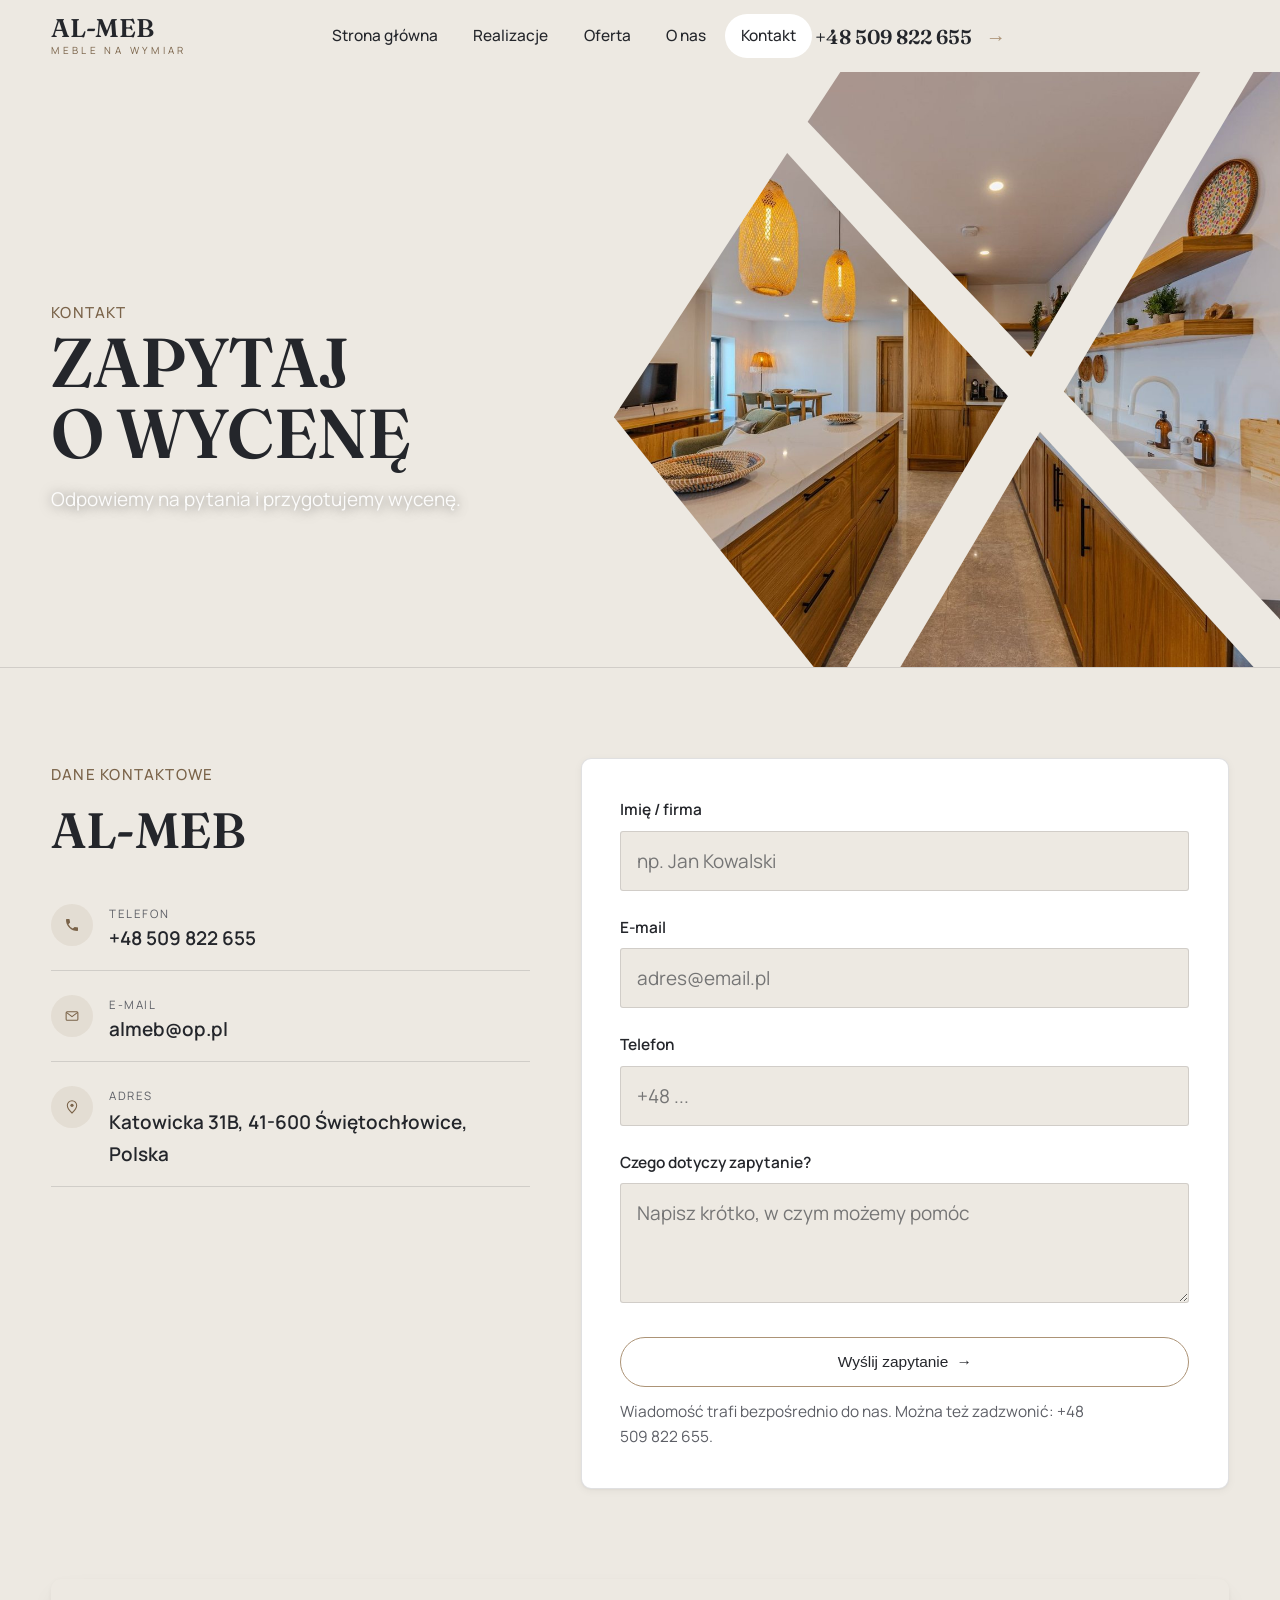
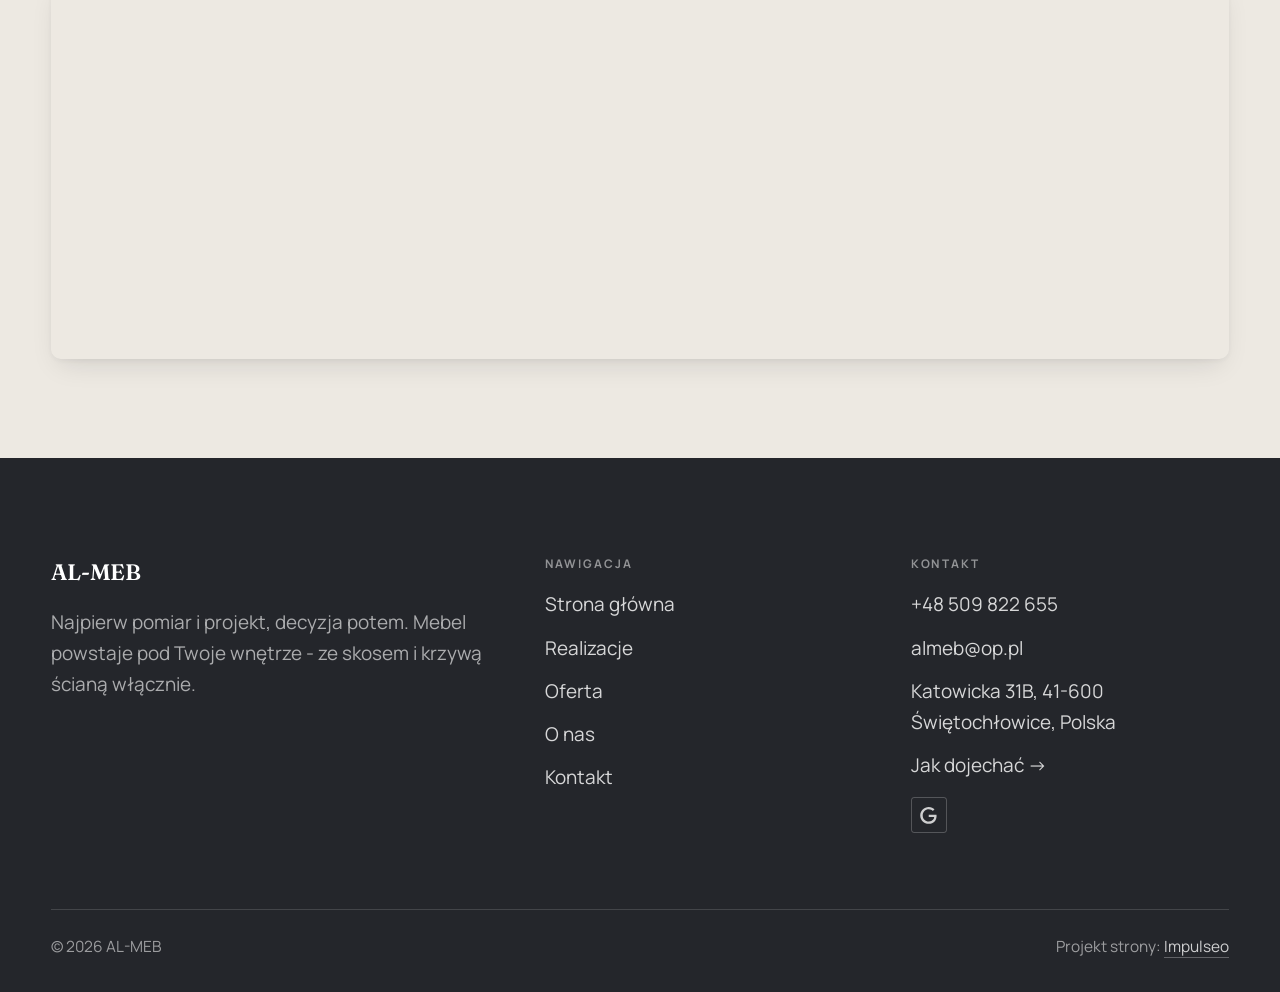
==== commit 169d2966: "[claude-edit][cmt:ed867d72-ca78-48fa-b2ab-2ba34c62c701] Przebudowa w stylu klindworthroofing.com: be" ====
--- a/kontakt.html
+++ b/kontakt.html
@@ -19,8 +19,11 @@
 <meta name="twitter:card" content="summary_large_image">
 <link rel="preconnect" href="https://fonts.googleapis.com">
 <link rel="preconnect" href="https://fonts.gstatic.com" crossorigin>
-<link href="https://fonts.googleapis.com/css2?family=Lora:wght@500;600;700&family=Manrope:wght@400;500;600&display=swap" rel="stylesheet">
+<link href="https://fonts.googleapis.com/css2?family=Fraunces:opsz,wght@9..144,500;9..144,600&family=Manrope:wght@400;500;600&display=swap" rel="stylesheet">
+<link rel="preconnect" href="https://api.fontshare.com" crossorigin>
+<link href="https://api.fontshare.com/v2/css?f[]=satoshi@400,500,700&display=swap" rel="stylesheet">
 <link rel="stylesheet" href="assets/styles.css?v=cf8c71d1">
+<link rel="stylesheet" href="assets/klind.css?v=1">
 </head>
 <body>
 
@@ -33,7 +36,7 @@
       <a href="oferta.html">Oferta</a>
       <a href="o-nas.html">O nas</a>
       <a href="kontakt.html" class="active" aria-current="page">Kontakt</a>
-      <a href="kontakt.html" class="btn btn-accent">Zapytaj o wycenę</a>
+      <a href="tel:+48509822655" class="btn btn-accent nav-tel">+48 509 822 655<span class="arr">→</span></a>
     </nav>
     <button class="nav-toggle" aria-label="Menu"><span></span><span></span><span></span></button>
   </div>
--- a/assets/klind.css
+++ b/assets/klind.css
@@ -0,0 +1,157 @@
+/* Skórka „Klindworth” (22.10.2026, prośba Szymona): beż + grafit + brąz,
+   szeryfowe wersaliki w nagłówkach, przyciski-pigułki z obwódką,
+   zdjęcia cięte ukośnymi pasami. Ładowana PO styles.css, więc wygrywa. */
+:root{
+  --accent:#ac9376;--accent-d:#8a7258;--accent-soft:rgba(172,147,118,.14);--accent-text:#7a6349;--gold:#ac9376;
+  --paper:#ede9e2;--paper-2:#e4ded4;--paper-3:#d9d1c4;
+  --ink:#24262b;--ink-soft:#3d4047;--muted:#5d5f66;--line:rgba(36,38,43,.14);
+  --k-serif:"Fraunces","Georgia",serif;--k-sans:"Satoshi","Manrope",system-ui,sans-serif;
+}
+html,body{background:var(--paper);color:var(--ink)}
+body{font-family:var(--k-sans);font-weight:400}
+h1,h2,h3,.brand .name,.foot-brand .name{font-family:var(--k-serif);font-weight:600;letter-spacing:-.01em;color:var(--ink)}
+h1,h2{text-transform:uppercase;line-height:1.02}
+.eyebrow{font-family:var(--k-sans);color:var(--accent-text);text-transform:uppercase;letter-spacing:.08em;font-weight:500;font-size:.95rem;background:none;padding:0}
+.eyebrow::before,.eyebrow::after{display:none}
+.muted,p{color:var(--ink-soft)}
+
+/* przyciski - pigułka z obwódką jak „Request a Quote” */
+.btn,.btn-accent,.btn-ghost,.btn-light{border-radius:999px;background:transparent;color:var(--ink);border:1px solid var(--accent);box-shadow:none;font-weight:500;padding:.95rem 2.1rem;letter-spacing:0;text-transform:none}
+.btn:hover,.btn-accent:hover,.btn-ghost:hover,.btn-light:hover{background:var(--accent);color:#fff;border-color:var(--accent);transform:none}
+.btn-solid{background:var(--ink);color:#fff;border-color:var(--ink)}
+.btn-solid:hover{background:var(--accent);border-color:var(--accent)}
+
+/* nagłówek: marka - menu w białej pigułce - telefon */
+.nav{background:transparent;border:0;box-shadow:none;backdrop-filter:none}
+.nav.is-stuck{background:rgba(237,233,226,.94);backdrop-filter:blur(8px);border-bottom:1px solid var(--line)}
+.nav .brand .name{font-size:1.6rem;color:var(--ink)}
+.nav .brand .sub{color:var(--accent-text);font-family:var(--k-sans)}
+@media (min-width:681px){
+  .nav-links{gap:.2rem}
+  .nav-links a:not(.btn){font-family:var(--k-sans);color:var(--ink);font-weight:500;padding:.55rem 1rem;border-radius:999px}
+  .nav-links a:not(.btn):hover,.nav-links a.active:not(.btn){background:#fff;color:var(--ink)}
+  .nav-links a.active::after,.nav-links a:not(.btn)::after{display:none}
+}
+.nav .nav-links a.btn.btn-accent.nav-tel{border:0;padding:.5rem 0;font-family:var(--k-serif);font-size:1.25rem;font-weight:600;color:var(--ink);background:none}
+.nav .nav-links a.btn.btn-accent.nav-tel:hover,.nav .nav-links a.btn.btn-accent.nav-tel:focus-visible{background:none;color:var(--accent-text)}
+.nav .nav-links a.nav-tel .arr{color:var(--accent);margin-left:.35rem}
+.nav-toggle span{background:var(--ink)}
+
+/* maska ukośnych pasów (motyw „X” z wzorca) */
+.k-cut{
+  -webkit-mask:url("data:image/svg+xml,%3Csvg xmlns='http://www.w3.org/2000/svg' viewBox='0 0 100 100' preserveAspectRatio='none'%3E%3Cpolygon points='34,0 100,0 100,100 30,100 0,58' fill='%23fff'/%3E%3Cpolygon points='15,0 22,0 100,92 100,100 96,100' fill='%23000'/%3E%3Cpolygon points='88,0 96,0 43,100 35,100' fill='%23000'/%3E%3C/svg%3E") center/100% 100% no-repeat;
+  mask:url("data:image/svg+xml,%3Csvg xmlns='http://www.w3.org/2000/svg' viewBox='0 0 100 100' preserveAspectRatio='none'%3E%3Cpolygon points='34,0 100,0 100,100 30,100 0,58' fill='%23fff'/%3E%3Cpolygon points='15,0 22,0 100,92 100,100 96,100' fill='%23000'/%3E%3Cpolygon points='88,0 96,0 43,100 35,100' fill='%23000'/%3E%3C/svg%3E") center/100% 100% no-repeat;
+  -webkit-mask-mode:luminance;mask-mode:luminance;
+}
+
+/* HERO strony głównej */
+.k-hero{position:relative;min-height:100svh;display:flex;align-items:center;padding:7.5rem 0 4rem;overflow:hidden;background:var(--paper)}
+.k-hero .k-hero-art{position:absolute;top:0;right:0;bottom:0;width:58%}
+.k-hero .k-hero-art img{width:100%;height:100%;object-fit:cover;object-position:40% 50%}
+.k-hero .wrap{position:relative;z-index:1;flex:0 0 auto;width:min(92%,1180px);margin-inline:auto}
+.k-hero-copy{max-width:36rem}
+.k-hero h1{font-size:clamp(2.9rem,6.2vw,5.4rem);margin:.6rem 0 1.4rem}
+.k-hero .lead{font-size:1.2rem;line-height:1.65;color:var(--ink-soft);max-width:31rem;margin-bottom:2rem}
+.k-hero .g-badge{color:var(--ink)}
+.k-hero .hero-actions{display:flex;gap:1rem;flex-wrap:wrap;align-items:center}
+.k-hero .k-note{margin-top:2.2rem;font-weight:500}
+
+/* Co robimy */
+.k-what{padding:7rem 0 5rem;text-align:center}
+.k-what .k-big{position:relative;isolation:isolate;font-size:clamp(3rem,8vw,7rem);margin:0 0 1.6rem}
+.k-what .k-big::before{content:attr(data-ghost);position:absolute;left:0;right:0;top:-.42em;color:transparent;-webkit-text-stroke:1px rgba(172,147,118,.45);z-index:-1}
+.k-what .k-intro{max-width:46rem;margin:0 auto 3.5rem;font-size:1.15rem;line-height:1.75}
+.k-duo{display:grid;grid-template-columns:1fr 1fr;gap:1.6rem;text-align:left}
+.k-card{position:relative;display:block;border-radius:6px;overflow:hidden;aspect-ratio:4/3.1;color:#fff;text-decoration:none}
+.k-card img{width:100%;height:100%;object-fit:cover;transition:transform .9s ease}
+.k-card:hover img{transform:scale(1.04)}
+.k-card::after{content:"";position:absolute;inset:0;background:linear-gradient(180deg,rgba(20,20,24,0) 45%,rgba(20,20,24,.72))}
+.k-card .k-card-txt{position:absolute;left:2rem;bottom:1.8rem;right:2rem;z-index:1}
+.k-card h3{color:#fff;font-size:clamp(1.6rem,2.6vw,2.3rem);margin:0 0 .3rem;text-transform:uppercase}
+.k-card p{color:rgba(255,255,255,.88);margin:0;font-size:1.05rem}
+
+/* Realizacje - pas przewijany w bok */
+.k-work{padding:5rem 0 6rem;background:var(--ink);color:#fff}
+.k-work h2,.k-work .eyebrow{color:#fff}
+.k-work .eyebrow{color:var(--accent)}
+.k-work-head{display:flex;justify-content:space-between;align-items:flex-end;gap:1.5rem;margin-bottom:2.5rem;flex-wrap:wrap}
+.k-work-head h2{font-size:clamp(2.4rem,5vw,4.2rem);margin:.4rem 0 0}
+.k-work .btn{color:#fff}
+.k-rail{display:grid;grid-auto-flow:column;grid-auto-columns:minmax(17rem,30%);gap:1.4rem;overflow-x:auto;scroll-snap-type:x mandatory;margin-left:max(4vw,calc((100vw - 1180px)/2));padding:0 4vw 1rem 0;scrollbar-width:thin;scrollbar-color:var(--accent) transparent}
+.k-rail figure{margin:0;scroll-snap-align:start}
+.k-rail img{width:100%;aspect-ratio:3/4;object-fit:cover;border-radius:4px}
+.k-rail figcaption{font-family:var(--k-serif);font-size:1.35rem;margin-top:.8rem;color:#fff}
+
+/* Usługi */
+.k-svc{padding:7rem 0}
+.k-svc-head{display:grid;grid-template-columns:1fr 1fr;gap:2rem;align-items:end;margin-bottom:3.5rem}
+.k-svc-head h2{font-size:clamp(2.6rem,5.5vw,4.6rem);margin:0}
+.k-svc-head p{font-size:1.15rem;margin:0}
+.k-svc-list{display:grid;grid-template-columns:repeat(3,1fr);gap:2.5rem;border-top:1px solid var(--line);padding-top:2.5rem}
+.k-svc-list .num{font-family:var(--k-sans);color:var(--accent-text);font-size:.95rem;letter-spacing:.08em}
+.k-svc-list h3{font-size:1.65rem;text-transform:uppercase;margin:.6rem 0 .9rem}
+.k-svc-list p{line-height:1.7;margin:0}
+.k-svc .k-svc-cta{margin-top:3.5rem}
+
+/* Opinie */
+.k-kudos{padding:6rem 0;background:var(--paper-2)}
+.k-kudos h2{font-size:clamp(2.4rem,5vw,4rem);margin:.4rem 0 2.8rem}
+.k-quotes{display:grid;grid-template-columns:1fr 1fr;gap:2rem}
+.k-quotes figure{margin:0;background:var(--paper);border-radius:6px;padding:2.4rem 2.2rem}
+.k-quotes blockquote{font-family:var(--k-serif);font-size:1.6rem;line-height:1.35;margin:0 0 1.2rem;color:var(--ink)}
+.k-quotes figcaption{color:var(--accent-text);font-weight:500}
+.k-kudos .op-google{color:var(--ink)}
+
+/* Pracujmy razem */
+.k-together{padding:7rem 0;text-align:center;background:var(--paper)}
+.k-together h2{font-size:clamp(2.8rem,8vw,7rem);margin:0 0 1.4rem}
+.k-together .k-phone{display:inline-block;font-family:var(--k-serif);font-weight:600;font-size:clamp(1.8rem,4vw,3rem);color:var(--ink);text-decoration:none;margin-bottom:2rem}
+.k-together .k-phone:hover{color:var(--accent-text)}
+.k-together .cta-actions{display:flex;flex-direction:row;gap:1rem;justify-content:center;align-items:center;flex-wrap:wrap;margin-top:0}
+
+/* podstrony: nagłówek w stylu hero (beż + ukośnie cięte zdjęcie) */
+.pagehead{background:var(--paper);min-height:26rem;padding:8rem 0 3.5rem;display:flex;align-items:flex-end;position:relative;overflow:hidden}
+.pagehead>img{position:absolute;top:0;right:0;bottom:0;left:auto;width:52%;height:100%;object-fit:cover;opacity:1;filter:none;
+  -webkit-mask:url("data:image/svg+xml,%3Csvg xmlns='http://www.w3.org/2000/svg' viewBox='0 0 100 100' preserveAspectRatio='none'%3E%3Cpolygon points='34,0 100,0 100,100 30,100 0,58' fill='%23fff'/%3E%3Cpolygon points='15,0 22,0 100,92 100,100 96,100' fill='%23000'/%3E%3Cpolygon points='88,0 96,0 43,100 35,100' fill='%23000'/%3E%3C/svg%3E") center/100% 100% no-repeat;
+  mask:url("data:image/svg+xml,%3Csvg xmlns='http://www.w3.org/2000/svg' viewBox='0 0 100 100' preserveAspectRatio='none'%3E%3Cpolygon points='34,0 100,0 100,100 30,100 0,58' fill='%23fff'/%3E%3Cpolygon points='15,0 22,0 100,92 100,100 96,100' fill='%23000'/%3E%3Cpolygon points='88,0 96,0 43,100 35,100' fill='%23000'/%3E%3C/svg%3E") center/100% 100% no-repeat;
+  -webkit-mask-mode:luminance;mask-mode:luminance}
+.pagehead::before,.pagehead::after{display:none}
+.pagehead .wrap{position:relative;z-index:1}
+.pagehead h1{color:var(--ink);font-size:clamp(2.6rem,5.4vw,4.6rem);max-width:12ch;text-shadow:none}
+.pagehead .eyebrow{color:var(--accent-text)}
+
+/* sekcje ogólne i CTA na podstronach */
+section.trust,.svc,.op-card{background:var(--paper-2)}
+.cta{background:var(--ink)!important;color:#fff}
+.cta h2{color:#fff}
+.cta p{color:rgba(255,255,255,.8)}
+.cta .eyebrow{color:var(--accent)}
+.cta .btn{color:#fff;border-color:var(--accent)}
+
+/* stopka grafitowa */
+footer{background:var(--ink);color:rgba(255,255,255,.78)}
+footer .name,footer .foot-brand .name,footer h4{color:#fff}
+footer h4{font-family:var(--k-sans);text-transform:uppercase;letter-spacing:.08em;font-size:.85rem;color:var(--accent)}
+footer a{color:rgba(255,255,255,.85)}
+footer a:hover{color:var(--accent)}
+footer p{color:rgba(255,255,255,.7)}
+.foot-bot{border-color:rgba(255,255,255,.14)}
+
+.sticky-reserve .sr-book{background:var(--ink);color:#fff}
+.sticky-reserve .sr-call{background:var(--accent);color:#fff}
+
+@media (max-width:900px){
+  .k-hero{min-height:auto;flex-direction:column;align-items:stretch;padding:6.5rem 0 3rem}
+  .k-hero .k-hero-art{position:relative;width:100%;height:56vw;max-height:440px;order:2;margin-top:2.2rem}
+  .k-duo,.k-quotes,.k-svc-head{grid-template-columns:1fr}
+  .k-svc-list{grid-template-columns:1fr;gap:2rem}
+  .k-rail{grid-auto-columns:72%}
+  .pagehead{min-height:auto;flex-direction:column;align-items:stretch;padding:6.5rem 0 0}
+  .pagehead>img{position:relative;width:100%;height:52vw;max-height:360px;order:2;margin-top:1.8rem}
+}
+@media (max-width:680px){
+  .nav .nav-links a.btn.btn-accent.nav-tel{font-size:1.15rem;justify-content:flex-start}
+  .k-what{padding:4.5rem 0 3.5rem}
+  .k-svc,.k-together{padding:4.5rem 0}
+  .k-quotes blockquote{font-size:1.35rem}
+}
